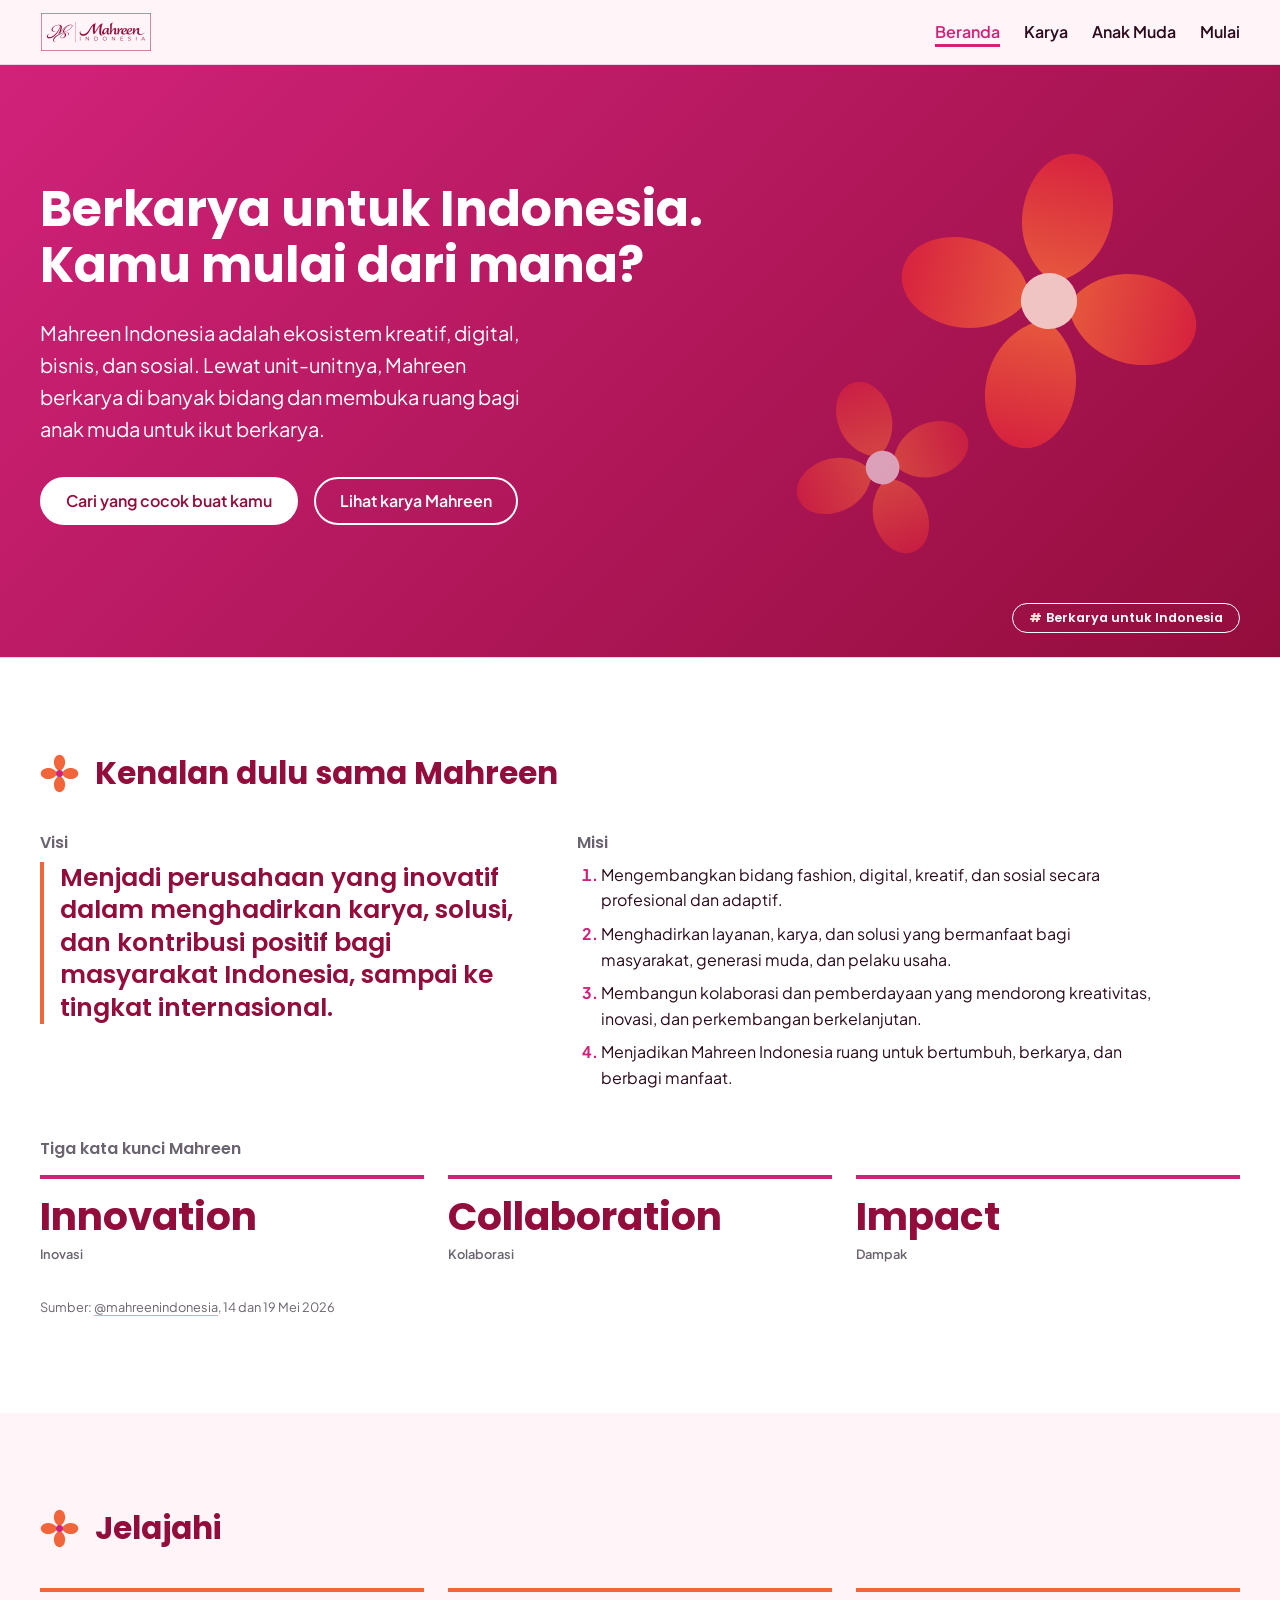
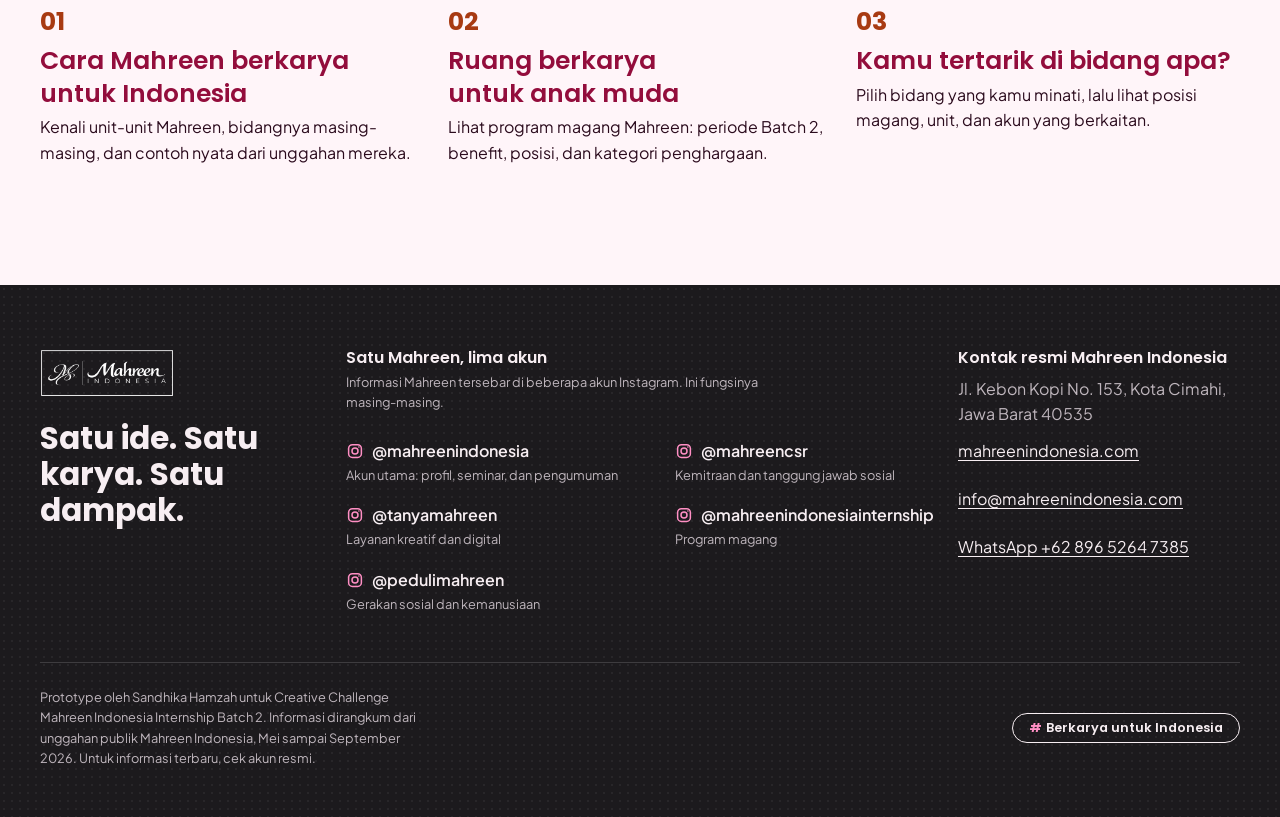
==== index.html @ 93e6b45c "fix: susun ulang footer desktop menjadi dua lapis Lapis atas berisi tiga kolom rata atas (merek, aku" ====
<!DOCTYPE html>
<html lang="id">
<head>
  <meta charset="utf-8">
  <meta name="viewport" content="width=device-width, initial-scale=1">
  <title>Mahreen untuk Anak Muda: Berkarya untuk Indonesia</title>
  <meta name="description" content="Kenalan dengan Mahreen Indonesia, ekosistem kreatif, digital, bisnis, dan sosial, lewat tema Berkarya untuk Indonesia.">
  <meta name="theme-color" content="#FFF5F9">
  <link rel="icon" href="assets/favicon.svg" type="image/svg+xml">

  <!--
    Open Graph untuk pratinjau tautan saat dibagikan. Setiap halaman punya judul dan
    deskripsi sendiri. Setelah deploy, ganti og:image dengan alamat lengkap (https://...)
    dan tambahkan og:url, karena sebagian platform tidak membaca alamat relatif.
  -->
  <meta property="og:type" content="website">
  <meta property="og:locale" content="id_ID">
  <meta property="og:site_name" content="Mahreen untuk Anak Muda">
  <meta property="og:title" content="Berkarya untuk Indonesia. Kamu mulai dari mana?">
  <meta property="og:description" content="Kenalan dengan Mahreen Indonesia, ekosistem kreatif, digital, bisnis, dan sosial, lewat tema Berkarya untuk Indonesia.">
  <meta property="og:image" content="assets/og-image.png">
  <meta property="og:image:width" content="1200">
  <meta property="og:image:height" content="630">
  <meta property="og:image:alt" content="Tulisan Berkarya untuk Indonesia dengan motif bunga empat kelopak berwarna oranye dan magenta.">
  <meta name="twitter:card" content="summary_large_image">

  <!--
    Font Google dimuat tanpa menahan tampilan halaman: file CSS-nya diunduh sebagai
    "preload", lalu dijadikan stylesheet begitu selesai. Sampai font siap, teks tampil
    dengan font sistem (display=swap). Blok noscript untuk browser tanpa JavaScript.
  -->
  <link rel="preconnect" href="https://fonts.googleapis.com">
  <link rel="preconnect" href="https://fonts.gstatic.com" crossorigin>
  <link rel="preload" as="style" href="https://fonts.googleapis.com/css2?family=Plus+Jakarta+Sans:wght@400;500;600&family=Poppins:wght@600;700&display=swap" onload="this.onload=null;this.rel='stylesheet'">
  <noscript><link rel="stylesheet" href="https://fonts.googleapis.com/css2?family=Plus+Jakarta+Sans:wght@400;500;600&family=Poppins:wght@600;700&display=swap"></noscript>

  <!--
    Penanda bahwa JavaScript berjalan. Dipasang paling awal supaya menu di HP langsung
    terlipat tanpa berkedip. Tanpa JavaScript, kelas ini tidak ada dan navigasi tampil lengkap.
  -->
  <script>document.documentElement.classList.add("js");</script>

  <link rel="stylesheet" href="css/tokens.css">
  <link rel="stylesheet" href="css/base.css">
  <link rel="stylesheet" href="css/components.css">

  <!--
    Script klasik (bukan module) dengan defer, dijalankan berurutan:
    data.js (objek MAHREEN) dulu, lalu main.js. main.js membaca data-page pada <body>
    untuk menentukan bagian mana yang dirender di halaman ini.
  -->
  <script src="js/data.js" defer></script>
  <script src="js/main.js" defer></script>
</head>
<body data-page="beranda">
  <a class="skip-link" href="#konten">Langsung ke konten</a>

  <!-- Sprite SVG: motif bunga empat kelopak dan ikon garis, dipakai ulang lewat <use> -->
  <svg class="svg-sprite" aria-hidden="true" focusable="false">
    <!--
      Gradasi kelopak untuk hero: oranye di pangkal ke merah di ujung. Satuan objectBoundingBox
      membuat setiap kelopak mendapat gradasinya sendiri, dari pangkal (bawah) ke ujung (atas).
    -->
    <linearGradient id="gradasi-kelopak" x1="0" y1="1" x2="0" y2="0">
      <stop offset="0" style="stop-color: var(--color-kelopak-pangkal)" />
      <stop offset="1" style="stop-color: var(--color-kelopak-ujung)" />
    </linearGradient>

    <symbol id="motif-bunga" viewBox="-50 -50 100 100">
      <g style="fill: var(--motif-kelopak, #F2653A)">
        <path d="M0 -6 C -22 -16 -16 -48 0 -48 C 16 -48 22 -16 0 -6 Z" />
        <path d="M0 -6 C -22 -16 -16 -48 0 -48 C 16 -48 22 -16 0 -6 Z" transform="rotate(90)" />
        <path d="M0 -6 C -22 -16 -16 -48 0 -48 C 16 -48 22 -16 0 -6 Z" transform="rotate(180)" />
        <path d="M0 -6 C -22 -16 -16 -48 0 -48 C 16 -48 22 -16 0 -6 Z" transform="rotate(270)" />
      </g>
      <circle r="9" style="fill: var(--motif-tengah, #D1227A)" />
    </symbol>

    <!-- Ikon garis: viewBox 24, stroke 2, ujung membulat. -->
    <symbol id="ikon-instagram" viewBox="0 0 24 24" fill="none" stroke="currentColor" stroke-width="2" stroke-linecap="round" stroke-linejoin="round">
      <rect x="3.5" y="3.5" width="17" height="17" rx="5" />
      <circle cx="12" cy="12" r="4" />
      <path d="M17.2 6.8h.01" />
    </symbol>
    <symbol id="ikon-menu" viewBox="0 0 24 24" fill="none" stroke="currentColor" stroke-width="2" stroke-linecap="round" stroke-linejoin="round">
      <path d="M4 7h16M4 12h16M4 17h16" />
    </symbol>
  </svg>

  <header class="site-header">
    <div class="container site-header__inner">
      <!-- Logo resmi versi crimson untuk latar terang -->
      <a class="wordmark" href="index.html">
        <img class="wordmark__logo" src="assets/logo/mahreen-crimson.png" alt="Mahreen Indonesia" width="112" height="40">
      </a>
      <!--
        Tombol Menu hanya dipakai di layar di bawah 480px. Tombol ini disembunyikan (hidden)
        sampai main.js berjalan, jadi tanpa JavaScript navigasi tetap tampil lengkap.
      -->
      <button class="menu-tombol" type="button" aria-expanded="false" aria-controls="navigasi-utama" hidden>
        <svg class="ikon" aria-hidden="true" focusable="false"><use href="#ikon-menu" /></svg>
        Menu
      </button>
      <nav class="site-nav" id="navigasi-utama" aria-label="Navigasi utama">
        <ul class="site-nav__list" role="list">
          <li><a class="site-nav__link" href="index.html" aria-current="page">Beranda</a></li>
          <li><a class="site-nav__link" href="karya.html">Karya</a></li>
          <li><a class="site-nav__link" href="anak-muda.html">Anak Muda</a></li>
          <li><a class="site-nav__link" href="mulai.html">Mulai</a></li>
        </ul>
      </nav>
    </div>
  </header>

  <main id="konten">
    <section class="hero" aria-labelledby="hero-judul">
      <div class="container grid hero__inner">
        <div class="hero__teks">
          <h1 id="hero-judul" class="hero__judul">
            <span class="hero__tema">Berkarya untuk Indonesia.</span>
            <span class="hero__sorot">Kamu mulai dari mana?</span>
          </h1>
          <p class="hero__sub">
            Mahreen Indonesia adalah ekosistem kreatif, digital, bisnis, dan sosial. Lewat unit-unitnya,
            Mahreen berkarya di banyak bidang dan membuka ruang bagi anak muda untuk ikut berkarya.
          </p>
          <div class="hero__aksi">
            <a class="btn btn--primary" href="mulai.html">Cari yang cocok buat kamu</a>
            <a class="btn btn--secondary" href="karya.html">Lihat karya Mahreen</a>
          </div>
        </div>

        <!--
          Penanda tema di pojok kanan bawah, seperti di postingan Mahreen.
          Disembunyikan dari pembaca layar karena judul hero sudah menyebut tema yang sama.
        -->
        <p class="tagar tagar--hero" aria-hidden="true"><span class="tagar__pagar">#</span> Berkarya untuk Indonesia</p>

        <div class="hero__motif" aria-hidden="true">
          <svg class="hero__bunga hero__bunga--besar"><use href="#motif-bunga" /></svg>
          <svg class="hero__bunga hero__bunga--kecil"><use href="#motif-bunga" /></svg>
        </div>
      </div>
    </section>

    <!-- Visi, misi, tiga kata kunci, dan sumber dirender js/main.js dari MAHREEN.profil -->
    <section class="section kenalan" aria-labelledby="kenalan-judul">
      <div class="container">
        <h2 id="kenalan-judul" class="section__judul">
          <svg class="section__penanda" aria-hidden="true" focusable="false"><use href="#motif-bunga" /></svg>
          Kenalan dulu sama Mahreen
        </h2>
        <div class="kenalan__isi" id="kenalan-isi"></div>
      </div>
    </section>

    <!--
      Jelajahi: tiga tautan ke halaman berikutnya, urut sesuai alur cerita.
      Nomor 01 sampai 03 menegaskan urutan itu (continuity).
    -->
    <section class="section jelajahi" aria-labelledby="jelajahi-judul">
      <div class="container">
        <h2 id="jelajahi-judul" class="section__judul">
          <svg class="section__penanda" aria-hidden="true" focusable="false"><use href="#motif-bunga" /></svg>
          Jelajahi
        </h2>
        <ol class="jelajahi__list" role="list">
          <li class="jelajahi__item">
            <span class="jelajahi__nomor" aria-hidden="true">01</span>
            <h3 class="jelajahi__judul"><a href="karya.html">Cara Mahreen berkarya untuk Indonesia</a></h3>
            <p class="jelajahi__teks">Kenali unit-unit Mahreen, bidangnya masing-masing, dan contoh nyata dari unggahan mereka.</p>
          </li>
          <li class="jelajahi__item">
            <span class="jelajahi__nomor" aria-hidden="true">02</span>
            <h3 class="jelajahi__judul"><a href="anak-muda.html">Ruang berkarya untuk anak muda</a></h3>
            <p class="jelajahi__teks">Lihat program magang Mahreen: periode Batch 2, benefit, posisi, dan kategori penghargaan.</p>
          </li>
          <li class="jelajahi__item">
            <span class="jelajahi__nomor" aria-hidden="true">03</span>
            <h3 class="jelajahi__judul"><a href="mulai.html">Kamu tertarik di bidang apa?</a></h3>
            <p class="jelajahi__teks">Pilih bidang yang kamu minati, lalu lihat posisi magang, unit, dan akun yang berkaitan.</p>
          </li>
        </ol>
      </div>
    </section>

    <!--
      Beranda tidak memakai blok Lanjut: bagian Jelajahi di atas sudah menautkan
      ketiga halaman lain, termasuk halaman berikutnya (Karya) sebagai nomor 01.
    -->
  </main>

  <footer class="site-footer">
    <div class="container">
      <!--
        Lapis atas: tiga kolom rata atas (merek, akun, kontak).
        Kolom yang lebih pendek dibiarkan pendek, ruang di bawahnya tidak diisi.
      -->
      <div class="site-footer__atas">
        <div class="site-footer__kolom site-footer__kolom--merek">
          <!-- Logo resmi versi putih untuk latar gelap -->
          <img class="site-footer__logo" src="assets/logo/mahreen-putih.png" alt="Mahreen Indonesia" width="135" height="48" loading="lazy">
          <p class="site-footer__tagline">Satu ide. Satu karya. Satu dampak.</p>
        </div>

        <div class="site-footer__kolom site-footer__kolom--akun">
          <h2 class="site-footer__judul">Satu Mahreen, lima akun</h2>
          <p class="site-footer__intro">Informasi Mahreen tersebar di beberapa akun Instagram. Ini fungsinya masing-masing.</p>
          <!-- Diisi dari MAHREEN.akun -->
          <ul class="akun__list" id="akun-list" role="list"></ul>
        </div>

        <div class="site-footer__kolom site-footer__kolom--kontak">
          <h2 class="site-footer__judul">Kontak resmi Mahreen Indonesia</h2>
          <!-- Diisi dari MAHREEN.kontak -->
          <address class="site-footer__alamat" id="kontak"></address>
        </div>
      </div>

      <!-- Lapis bawah: catatan prototype di kiri, penanda tema di kanan, dipisah garis tipis -->
      <div class="site-footer__bawah">
        <p class="site-footer__catatan">
          Prototype oleh Sandhika Hamzah untuk Creative Challenge Mahreen Indonesia Internship Batch 2.
          Informasi dirangkum dari unggahan publik Mahreen Indonesia, Mei sampai September 2026.
          Untuk informasi terbaru, cek akun resmi.
        </p>

        <!-- Penanda tema di pojok kanan bawah, seperti di postingan Mahreen -->
        <p class="tagar tagar--footer"><span class="tagar__pagar" aria-hidden="true">#</span> Berkarya untuk Indonesia</p>
      </div>
    </div>
  </footer>

</body>
</html>
---- css/tokens.css ----
/*
 * Design tokens Mahreen untuk Anak Muda.
 * Semua nilai visual (warna, huruf, jarak, gerak) diatur di sini.
 * Komponen lain cukup memakai var(--nama-token), jadi mengganti warna
 * dari hasil color picker template Canva cukup dilakukan di file ini.
 */

:root {
  /* ---------- Warna merek (perkiraan, akan diganti dari template Canva) ---------- */
  --color-primary: #D1227A;    /* tombol, aksen, pilihan aktif */
  --color-secondary: #930D3C;  /* judul dan teks penting */
  --color-accent: #F2653A;     /* motif dekoratif, sorotan kecil */
  --color-bg: #FFF5F9;         /* latar utama */
  --color-ink: #2B0B1D;        /* teks utama */
  --color-neutral: #6B6470;    /* teks sekunder, keterangan sumber */
  --color-dark: #1C1A1D;       /* footer */

  /* ---------- Warna turunan ---------- */
  --color-surface: #FFFFFF;          /* latar kartu atau panel di atas --color-bg */
  --color-primary-soft: #FCE4EF;     /* tint pink untuk latar ringan, bukan untuk teks magenta */
  --color-accent-soft: #FDE3D8;      /* tint oranye untuk latar motif */
  --color-accent-strong: #A83A12;    /* oranye gelap, dipakai kalau oranye harus jadi teks */
  --color-line: #EBD5DF;             /* garis pemisah */
  --color-line-strong: #D9A9BF;      /* garis bawah tautan di teks kecil (sumber) */
  --color-on-primary: #FFFFFF;       /* teks di atas magenta */
  --color-on-accent: var(--color-ink); /* teks di atas oranye (putih kurang kontras) */
  --color-on-dark: #F7EEF2;          /* teks di footer */
  --color-on-dark-muted: #BFB6BD;    /* teks sekunder di footer */
  --color-focus: var(--color-primary);
  --color-focus-on-dark: #FF8FC4;

  /* ---------- Warna peran ---------- */
  /* Pilihan aktif di halaman Mulai: magenta penuh dengan teks putih (kontras 4,98:1) */
  --color-selected-bg: var(--color-primary);
  --color-selected-text: var(--color-on-primary);
  /* Latar area yang perlu dipisahkan dari sekitarnya (common region), misalnya panel di halaman Mulai */
  --color-region: var(--color-surface);
  /* Penanda halaman aktif di navigasi (selain aria-current="page") */
  --color-current: var(--color-primary);

  /* ---------- Gradasi kampanye (hero Beranda) ---------- */
  /*
   * Magenta ke crimson seperti template kampanye Mahreen. Teks di atasnya selalu putih:
   * kontras 4,98:1 di titik paling terang (magenta) sampai 8,89:1 di titik paling gelap.
   */
  --gradasi-kampanye: linear-gradient(135deg, var(--color-primary) 0%, var(--color-secondary) 100%);
  --color-on-gradasi: #FFFFFF;
  /* Ujung kelopak: oranye di pangkal ke merah di ujung (dekoratif, bukan untuk teks) */
  --color-kelopak-pangkal: var(--color-accent);
  --color-kelopak-ujung: #E0263C;

  /* ---------- Tipografi ---------- */
  --font-heading: "Poppins", system-ui, -apple-system, "Segoe UI", sans-serif;
  --font-body: "Plus Jakarta Sans", system-ui, -apple-system, "Segoe UI", sans-serif;

  /* Skala kelipatan 1,25 dengan dasar 16px */
  --fs--1: 0.8rem;      /* 12.8px: keterangan sumber, padanan kata, teks kecil */
  --fs-0: 1rem;         /* 16px: teks baca */
  --fs-1: 1.25rem;      /* 20px: pengantar bagian, judul blok kecil */
  --fs-2: 1.5625rem;    /* 25px: nama unit */
  --fs-3: 1.953rem;     /* 31.25px: judul bagian, judul halaman di HP */
  --fs-4: 2.441rem;     /* 39px: judul hero di HP, judul halaman di desktop, tiga kata kunci Mahreen */
  --fs-5: 3.052rem;     /* 48.8px: judul hero di desktop */

  --fw-regular: 400;
  --fw-medium: 500;
  --fw-semibold: 600;
  --fw-bold: 700;

  --lh-tight: 1.15;     /* judul besar */
  --lh-snug: 1.3;       /* judul kecil */
  --lh-body: 1.6;       /* teks baca */

  /*
   * Panjang baris ideal 45 sampai 75 karakter. Satuan ch mengikuti lebar angka "0",
   * yang lebih lebar dari rata-rata huruf: di Plus Jakarta Sans, 1ch memuat sekitar
   * 1,5 karakter teks biasa. Jadi 46ch sekitar 70 karakter, dan 34ch sekitar 50 karakter.
   */
  --measure: 46ch;
  --measure-narrow: 34ch;

  /* ---------- Jarak (kelipatan 8px) ---------- */
  --space-1: 0.5rem;    /* 8px */
  --space-2: 1rem;      /* 16px */
  --space-3: 1.5rem;    /* 24px */
  --space-4: 2rem;      /* 32px */
  --space-5: 2.5rem;    /* 40px */
  --space-6: 3rem;      /* 48px */
  --space-8: 4rem;      /* 64px */
  --space-10: 5rem;     /* 80px */
  --space-12: 6rem;     /* 96px */

  /* ---------- Grid ---------- */
  --grid-columns: 4;          /* HP */
  --grid-gutter: var(--space-2);
  --page-padding: var(--space-2);
  --container-max: 75rem;     /* 1200px */

  /* ---------- Ukuran interaksi ---------- */
  --touch-target: 3rem;       /* 48px, di atas batas minimal 44px dan tetap kelipatan 8 */
  --focus-ring-width: 3px;
  --focus-ring-offset: 3px;

  /* ---------- Bentuk ---------- */
  --radius-sm: 0.5rem;        /* 8px */
  --radius-md: 1rem;          /* 16px */
  --radius-lg: 1.5rem;        /* 24px */
  --radius-pill: 999px;
  --border-thin: 1px;
  --border-strong: 2px;

  /* ---------- Gerak (hanya untuk respons aksi pengguna) ---------- */
  --duration-fast: 150ms;
  --duration-base: 250ms;
  --ease-out: cubic-bezier(0.2, 0.7, 0.2, 1);

  /* ---------- Lapisan ---------- */
  --z-atas: 100;              /* skip link */
}

/* Grid 12 kolom mulai lebar tablet besar dan desktop */
@media (min-width: 64em) {
  :root {
    --grid-columns: 12;
    --grid-gutter: var(--space-3);
    --page-padding: var(--space-4);
  }
}

/* Matikan semua durasi gerak kalau pengguna meminta gerak minimal */
@media (prefers-reduced-motion: reduce) {
  :root {
    --duration-fast: 0ms;
    --duration-base: 0ms;
  }
}
---- css/base.css ----
/*
 * Base styles: reset ringan, tipografi dasar, tata letak dasar,
 * fokus keyboard, dan penghormatan pada prefers-reduced-motion.
 * Semua nilai diambil dari css/tokens.css.
 */

/* ---------- Reset ringan ---------- */
*,
*::before,
*::after {
  box-sizing: border-box;
}

* {
  margin: 0;
}

html {
  -webkit-text-size-adjust: 100%;
  text-size-adjust: 100%;
}

body {
  min-height: 100vh;
  background-color: var(--color-bg);
  color: var(--color-ink);
  font-family: var(--font-body);
  font-size: var(--fs-0);
  font-weight: var(--fw-regular);
  line-height: var(--lh-body);
  -webkit-font-smoothing: antialiased;
}

img,
svg,
picture,
video {
  display: block;
  max-width: 100%;
}

input,
button,
select,
textarea {
  font: inherit;
  color: inherit;
}

button {
  cursor: pointer;
}

ul[role="list"],
ol[role="list"] {
  list-style: none;
  padding: 0;
}

/* ---------- Tipografi ---------- */
h1,
h2,
h3,
h4 {
  font-family: var(--font-heading);
  font-weight: var(--fw-bold);
  color: var(--color-secondary);
  line-height: var(--lh-snug);
  text-wrap: balance;
}

h1 {
  font-size: var(--fs-4);
  line-height: var(--lh-tight);
}

h2 {
  font-size: var(--fs-3);
  line-height: var(--lh-tight);
}

h3 {
  font-size: var(--fs-1);
  font-weight: var(--fw-semibold);
}

p,
li {
  max-width: var(--measure);
  text-wrap: pretty;
}

a {
  color: var(--color-primary);
  text-decoration-thickness: 1px;
  text-underline-offset: 0.2em;
}

a:hover {
  text-decoration-thickness: 2px;
}

strong {
  font-weight: var(--fw-semibold);
}

::selection {
  background-color: var(--color-primary);
  color: var(--color-on-primary);
}

@media (min-width: 64em) {
  h1 {
    font-size: var(--fs-5);
  }
}

/* ---------- Fokus keyboard ---------- */
/* :focus-visible hanya muncul saat navigasi keyboard, tidak saat klik mouse */
:focus-visible {
  outline: var(--focus-ring-width) solid var(--color-focus);
  outline-offset: var(--focus-ring-offset);
  border-radius: 2px;
}

/* ---------- Tata letak dasar ---------- */
.container {
  width: 100%;
  max-width: calc(var(--container-max) + var(--page-padding) * 2);
  margin-inline: auto;
  padding-inline: var(--page-padding);
}

/* Grid 4 kolom di HP, 12 kolom di desktop (lihat --grid-columns) */
.grid {
  display: grid;
  grid-template-columns: repeat(var(--grid-columns), minmax(0, 1fr));
  column-gap: var(--grid-gutter);
}

.section {
  padding-block: var(--space-8);
}

@media (min-width: 64em) {
  .section {
    padding-block: var(--space-12);
  }
}

/* Elemen dengan atribut hidden selalu tersembunyi, walaupun kelasnya punya display lain.
   Dipakai misalnya untuk tombol Menu sebelum JavaScript berjalan. */
[hidden] {
  display: none !important;
}

/* ---------- Utilitas aksesibilitas ---------- */
/* Tersembunyi secara visual tapi tetap dibaca screen reader */
.visually-hidden {
  position: absolute !important;
  width: 1px;
  height: 1px;
  padding: 0;
  margin: -1px;
  overflow: hidden;
  clip: rect(0 0 0 0);
  white-space: nowrap;
  border: 0;
}

/* Tautan lompat ke konten, muncul saat mendapat fokus keyboard */
.skip-link {
  display: inline-flex;
  align-items: center;
  min-height: var(--touch-target);
  position: absolute;
  top: var(--space-1);
  left: var(--space-1);
  z-index: var(--z-atas);
  padding: var(--space-1) var(--space-2);
  background-color: var(--color-secondary);
  color: var(--color-on-primary);
  font-weight: var(--fw-semibold);
  border-radius: var(--radius-sm);
  transform: translateY(-200%);
}

.skip-link:focus {
  transform: translateY(0);
}

/* ---------- Mencegah pergeseran tata letak ---------- */
/*
 * Di halaman Karya, Anak Muda, dan Mulai, isi utama dirender main.js sesaat setelah
 * halaman tampil. Tanpa aturan ini, tautan Lanjut dan footer yang sudah terlihat akan
 * terdorong ke bawah (layout shift). Jadi keduanya disembunyikan (tetap memakan tempat)
 * sampai main.js memasang kelas "siap" pada <body>.
 * Pengaman: kalau JavaScript gagal di tengah jalan, animasi cadangan tetap menampilkan
 * keduanya setelah 2 detik. Tanpa JavaScript sama sekali, kelas "js" tidak ada dan
 * aturan ini tidak berlaku.
 */
.js body:not(.siap) .lanjut,
.js body:not(.siap) .site-footer {
  visibility: hidden;
  animation: tampil-cadangan 0s 2s forwards;
}

@keyframes tampil-cadangan {
  to {
    visibility: visible;
  }
}

/* ---------- Gerak ---------- */
@media (prefers-reduced-motion: no-preference) {
  html {
    scroll-behavior: smooth;
  }
}

/* Jaring pengaman: hentikan animasi dan transisi apa pun kalau pengguna meminta gerak minimal */
@media (prefers-reduced-motion: reduce) {
  *,
  *::before,
  *::after {
    animation-duration: 0.01ms !important;
    animation-iteration-count: 1 !important;
    transition-duration: 0.01ms !important;
    scroll-behavior: auto !important;
  }
}
---- css/components.css ----
/*
 * Komponen halaman Mahreen untuk Anak Muda.
 * Urutan: sprite SVG dan ikon, tombol, keterangan sumber, bagian halaman,
 * header dan menu, hero, Kenalan, Jelajahi, Karya, Anak Muda, Mulai, tautan Lanjut, footer.
 */

/* ---------- Sprite SVG (hanya wadah <symbol>, tidak tampil) ---------- */
.svg-sprite {
  position: absolute;
  width: 0;
  height: 0;
  overflow: hidden;
}

/* ---------- Ikon garis ---------- */
.ikon {
  width: 1.25rem;
  height: 1.25rem;
  flex-shrink: 0;
}

.ikon--kecil {
  width: 1.125rem;
  height: 1.125rem;
}

/* ---------- Tombol ---------- */
.btn {
  display: inline-flex;
  align-items: center;
  justify-content: center;
  min-height: var(--touch-target);
  padding: 0 var(--space-3);
  border: var(--border-strong) solid transparent;
  border-radius: var(--radius-pill);
  font-family: var(--font-body);
  font-size: var(--fs-0);
  font-weight: var(--fw-semibold);
  line-height: var(--lh-snug);
  text-align: center;
  text-decoration: none;
  transition:
    background-color var(--duration-fast) var(--ease-out),
    border-color var(--duration-fast) var(--ease-out),
    color var(--duration-fast) var(--ease-out);
}

/* Aksi utama: magenta penuh, paling menonjol */
.btn--primary {
  background-color: var(--color-primary);
  border-color: var(--color-primary);
  color: var(--color-on-primary);
}

.btn--primary:hover {
  background-color: var(--color-secondary);
  border-color: var(--color-secondary);
}

/* Aksi kedua: garis tepi, jelas lebih ringan dari tombol utama */
.btn--secondary {
  background-color: transparent;
  border-color: var(--color-secondary);
  color: var(--color-secondary);
}

.btn--secondary:hover {
  background-color: var(--color-primary-soft);
}

/* Tombol dengan ikon di depan teks, misalnya ajakan ikuti akun */
.btn--ikon {
  gap: var(--space-1);
  padding-inline: var(--space-2) var(--space-3);
  justify-content: flex-start;
  text-align: left;
  overflow-wrap: anywhere; /* nama akun panjang boleh dipatah supaya tidak melebihi layar HP */
}

/* ---------- Keterangan sumber (kecil, abu-abu, dengan tautan ke unggahan) ---------- */
.sumber {
  font-size: var(--fs--1);
  color: var(--color-neutral);
  overflow-wrap: anywhere; /* label sumber bisa berisi nama akun panjang */
}

/*
 * Tautan di teks kecil diberi padding atas dan bawah supaya area sentuhnya
 * mendekati 48px. Pada elemen inline, padding ini tidak mengubah jarak antarbaris.
 */
.sumber a {
  padding-block: 0.9375rem; /* 15px atas dan bawah, total area sentuh sekitar 45px */
  color: inherit;
  /* Hanya nama akun yang jadi tautan, dengan garis tipis berwarna lembut */
  text-decoration-color: var(--color-line-strong);
}

.sumber a:hover,
.sumber a:focus-visible {
  color: var(--color-secondary);
  text-decoration-color: currentColor;
}

/* ---------- Logo unit (versi crimson di latar terang) ---------- */
/*
 * Logo unit berbentuk tegak (lebar sekitar setengah tinggi). Kotaknya berukuran tetap,
 * jadi judul di sebelahnya tidak bergeser saat gambar selesai dimuat.
 */
.logo {
  flex-shrink: 0;
  width: 3.5rem; /* 56px */
  height: 6rem;  /* 96px, cukup supaya tulisan di dalam logo masih terbaca */
  object-fit: contain;
}

/* ---------- Tautan akun Instagram (ikon + nama akun) ---------- */
.tautan-akun {
  display: inline-flex;
  align-items: center;
  gap: var(--space-1);
  min-height: var(--touch-target);
  font-weight: var(--fw-semibold);
  color: var(--color-secondary);
  overflow-wrap: anywhere;
}

.tautan-akun .ikon {
  color: var(--color-primary);
}

.tautan-akun:hover {
  color: var(--color-primary);
}

/* ---------- Bagian halaman ---------- */
/*
 * Continuity: judul bagian dan judul halaman diberi motif bunga kecil yang sama
 * di depannya, sebagai penanda alur cerita di keempat halaman.
 */
.section__judul {
  display: flex;
  align-items: center;
  gap: var(--space-2);
}

.section__penanda {
  --motif-kelopak: var(--color-accent);
  --motif-tengah: var(--color-primary);
  width: 1.25em;
  height: 1.25em;
  flex-shrink: 0;
  overflow: visible;
}

/*
 * Judul halaman (h1) di Karya, Anak Muda, dan Mulai. Ukurannya selevel judul bagian,
 * bukan sebesar judul hero di Beranda, karena halaman ini adalah lanjutan alur cerita.
 */
.halaman__judul {
  font-size: var(--fs-3);
  line-height: var(--lh-tight);
}

@media (min-width: 64em) {
  .halaman__judul {
    font-size: var(--fs-4);
  }
}

/*
 * Di halaman Karya, Anak Muda, dan Mulai, bagian pertama langsung berisi judul halaman.
 * Jarak atasnya dibuat lebih kecil dari bagian biasa supaya judul tidak terlalu jauh dari header.
 */
main > .section:first-child {
  padding-top: var(--space-5);
}

@media (min-width: 64em) {
  main > .section:first-child {
    padding-top: var(--space-8);
  }
}

/* Pengantar di bawah judul: satu pesan utama, sedikit lebih besar dari teks baca */
.section__pengantar {
  margin-top: var(--space-2);
  max-width: var(--measure-narrow);
  font-size: var(--fs-1);
  line-height: var(--lh-body);
}

/* ---------- Header ---------- */
.site-header {
  border-bottom: var(--border-thin) solid var(--color-line);
}

.site-header__inner {
  display: flex;
  flex-wrap: wrap; /* di HP navigasi turun ke baris kedua kalau tidak muat */
  align-items: center;
  justify-content: space-between;
  column-gap: var(--space-2); /* rapat supaya wordmark dan tombol Menu muat sebaris di 360px */
  padding-block: var(--space-1);
}

.wordmark {
  display: inline-flex;
  align-items: center;
  gap: 0.3em;
  min-height: var(--touch-target);
  font-family: var(--font-heading);
  font-size: var(--fs-1);
  line-height: var(--lh-snug);
  color: var(--color-secondary);
  text-decoration: none;
}

/* Logo resmi versi crimson (assets/logo/mahreen-crimson.png) */
.wordmark__logo {
  display: block;
  width: auto;
  height: 2.5rem; /* 40px */
}

/*
 * HP: navigasi turun ke baris kedua dan dibagi rata selebar layar,
 * supaya empat tautan muat tanpa ada yang pecah jadi dua baris.
 */
.site-nav {
  flex-basis: 100%;
}

.site-nav__list {
  display: flex;
  justify-content: space-between;
  /* geser ke kiri dan kanan supaya teks tautan tepi sejajar dengan tepi konten */
  margin-inline: calc(var(--space-1) * -1);
}

.site-nav__link {
  display: inline-flex;
  align-items: center;
  min-height: var(--touch-target);
  padding-inline: var(--space-1);
  font-weight: var(--fw-semibold);
  color: var(--color-ink);
  text-decoration: none;
  white-space: nowrap;
  border-radius: var(--radius-sm);
  transition: color var(--duration-fast) var(--ease-out);
}

.site-nav__link:hover {
  color: var(--color-primary);
  text-decoration: underline;
  text-decoration-thickness: 2px;
}

/* Halaman aktif: warna magenta dan garis bawah tebal, selain aria-current="page" untuk pembaca layar */
.site-nav__link[aria-current="page"] {
  color: var(--color-current);
  text-decoration: underline;
  text-decoration-thickness: 3px;
  text-underline-offset: 0.35em;
}

@media (min-width: 40em) {
  .site-nav {
    flex-basis: auto;
  }

  .site-nav__list {
    gap: var(--space-1);
    margin-inline: 0 calc(var(--space-1) * -1);
  }
}

/*
 * Menu di HP (di bawah 480px), hanya kalau JavaScript berjalan (kelas "js" pada <html>).
 * Navigasi dilipat di balik tombol Menu, lalu tampil sebagai daftar bertumpuk saat dibuka.
 */
.menu-tombol {
  display: inline-flex;
  align-items: center;
  gap: var(--space-1);
  min-height: var(--touch-target);
  padding: 0 var(--space-2);
  background-color: var(--color-surface);
  border: var(--border-strong) solid var(--color-secondary);
  border-radius: var(--radius-pill);
  font-weight: var(--fw-semibold);
  color: var(--color-secondary);
}

.menu-tombol[aria-expanded="true"] {
  background-color: var(--color-secondary);
  color: var(--color-on-primary);
}

@media (max-width: 29.99em) {
  .js .site-nav {
    display: none;
  }

  .js .site-nav--terbuka {
    display: block;
    animation: menu-buka var(--duration-base) var(--ease-out);
  }

  .js .site-nav__list {
    flex-direction: column;
    margin: var(--space-1) 0 var(--space-1);
    border-top: var(--border-thin) solid var(--color-line);
  }

  .js .site-nav__link {
    width: 100%;
    padding-inline: 0;
    border-bottom: var(--border-thin) solid var(--color-line);
    border-radius: 0;
  }
}

/* Di 480px ke atas navigasi selalu tampil, tombol Menu tidak dipakai */
@media (min-width: 30em) {
  .menu-tombol {
    display: none;
  }
}

@keyframes menu-buka {
  from {
    opacity: 0;
    transform: translateY(-0.25rem);
  }
  to {
    opacity: 1;
    transform: none;
  }
}

/* ---------- Hero (pola baca Z) ---------- */
/*
 * HP: motif kecil di kanan atas, lalu judul, subjudul, dan tombol.
 * Tablet (768px): teks di kolom 1 sampai 3, motif di kolom 4 (grid 4 kolom).
 * Desktop: teks di kolom 1 sampai 7, motif di kolom 8 sampai 12 (grid 12 kolom).
 * Mata bergerak dari judul (kiri atas) ke motif (kanan atas),
 * turun menyilang lewat subjudul, lalu berhenti di tombol (kiri bawah).
 */
/*
 * Latar gradasi magenta ke crimson (token --gradasi-kampanye), semua teks putih.
 * Tombol dan garis fokus disesuaikan supaya tetap kontras di atas gradasi.
 */
.hero {
  position: relative;
  overflow: hidden;
  padding-block: var(--space-4) var(--space-8);
  background: var(--gradasi-kampanye);
  color: var(--color-on-gradasi);
}

.hero :focus-visible {
  outline-color: var(--color-on-gradasi);
}

.hero__inner {
  row-gap: var(--space-1);
  align-items: center;
}

.hero__teks {
  grid-column: 1 / -1;
}

/* Judul dua baris: tema sebagai benang merah, lalu pertanyaan untuk pembaca */
.hero__judul {
  max-width: 18ch;
  color: var(--color-on-gradasi);
}

.hero__tema,
.hero__sorot {
  display: block;
}

/* Kalimat kedua tetap putih: warna lain di bawah 4,5:1 di titik terang gradasi */
.hero__sorot {
  color: var(--color-on-gradasi);
}

.hero__sub {
  margin-top: var(--space-3);
  max-width: var(--measure-narrow);
  font-size: var(--fs-1);
  line-height: var(--lh-body);
  color: var(--color-on-gradasi);
}

/* Tombol di atas gradasi: utama putih dengan teks crimson (8,89:1), kedua bergaris putih (min. 4,98:1) */
.hero .btn--primary {
  background-color: var(--color-on-gradasi);
  border-color: var(--color-on-gradasi);
  color: var(--color-secondary);
}

.hero .btn--primary:hover {
  background-color: var(--color-primary-soft);
  border-color: var(--color-primary-soft);
}

.hero .btn--secondary {
  border-color: var(--color-on-gradasi);
  color: var(--color-on-gradasi);
}

.hero .btn--secondary:hover {
  background-color: rgb(255 255 255 / 0.15);
}

.hero__aksi {
  display: flex;
  flex-wrap: wrap;
  gap: var(--space-2);
  margin-top: var(--space-4);
}

/* Motif dekoratif: dua bunga yang saling tumpang tindih */
.hero__motif {
  grid-column: 1 / -1;
  order: -1; /* di HP tampil di atas teks */
  justify-self: end;
  position: relative;
  width: 5rem; /* kecil di HP supaya tombol hero tetap terlihat di layar pertama */
  aspect-ratio: 1;
}

.hero__bunga {
  position: absolute;
  overflow: visible; /* ujung kelopak tidak terpotong saat bunga diputar */
}

/* Kelopak semi transparan dengan gradasi oranye ke merah (lihat #gradasi-kelopak di index.html) */
.hero__bunga--besar {
  --motif-kelopak: url(#gradasi-kelopak);
  --motif-tengah: var(--color-accent-soft);
  opacity: 0.85;
  inset: 0 0 auto auto;
  width: 75%;
  height: 75%;
  transform: rotate(12deg);
}

.hero__bunga--kecil {
  --motif-kelopak: url(#gradasi-kelopak);
  --motif-tengah: var(--color-on-gradasi);
  opacity: 0.6;
  inset: auto auto 0 0;
  width: 45%;
  height: 45%;
  transform: rotate(-20deg);
}

@media (min-width: 48em) {
  .hero {
    padding-block: var(--space-8) var(--space-10);
  }

  /* Lebar judul cukup dibatasi kolom grid, supaya tema dan pertanyaan masing-masing satu baris */
  .hero__judul {
    max-width: none;
  }

  .hero__teks {
    grid-column: 1 / span 3;
  }

  .hero__motif {
    grid-column: 4 / -1;
    order: 0;
    align-self: start;
    justify-self: center;
    width: 100%;
    max-width: 26rem;
  }
}

@media (min-width: 64em) {
  .hero {
    padding-block: var(--space-10) var(--space-12);
  }

  .hero__teks {
    grid-column: 1 / span 7;
  }

  .hero__motif {
    grid-column: 8 / -1;
  }
}

/* ---------- Kenalan ---------- */
.kenalan {
  background-color: var(--color-surface);
  border-top: var(--border-thin) solid var(--color-line);
}

.kenalan__isi {
  margin-top: var(--space-5);
}

.kenalan__visi-misi {
  display: grid;
  gap: var(--space-5);
}

/* Label kecil di atas tiap kelompok: bukan huruf kapital semua */
.kenalan__label {
  font-size: var(--fs-0);
  font-weight: var(--fw-semibold);
  color: var(--color-neutral);
}

/* Visi sebagai kutipan: lebih besar dari teks biasa, dengan garis oranye di kiri */
.kenalan__visi-teks {
  margin-top: var(--space-1);
  padding-left: var(--space-2);
  border-left: 4px solid var(--color-accent);
  font-family: var(--font-heading);
  font-size: var(--fs-1);
  font-weight: var(--fw-semibold);
  line-height: var(--lh-snug);
  color: var(--color-secondary);
}

.kenalan__misi-list {
  margin-top: var(--space-1);
  padding-left: var(--space-3);
}

.kenalan__misi-list li + li {
  margin-top: var(--space-1);
}

.kenalan__misi-list li::marker {
  font-weight: var(--fw-bold);
  color: var(--color-primary);
}

.kenalan__nilai {
  margin-top: var(--space-6);
}

/* Tiga kata kunci ditampilkan besar, dengan padanan bahasa Indonesia kecil di bawahnya */
.nilai {
  display: grid;
  gap: var(--space-3);
  margin-top: var(--space-2);
}

.nilai__item {
  display: flex;
  flex-direction: column;
  padding-top: var(--space-2);
  border-top: 4px solid var(--color-primary);
}

.nilai__en {
  font-family: var(--font-heading);
  font-size: var(--fs-3);
  font-weight: var(--fw-bold);
  line-height: var(--lh-tight);
  color: var(--color-secondary);
}

.nilai__id {
  margin-top: 0.25rem;
  font-size: var(--fs--1);
  font-weight: var(--fw-semibold);
  color: var(--color-neutral);
}

.kenalan__sumber {
  margin-top: var(--space-4);
}

@media (min-width: 48em) {
  .nilai {
    grid-template-columns: repeat(3, minmax(0, 1fr));
  }
}

@media (min-width: 64em) {
  .kenalan__visi-misi {
    grid-template-columns: 5fr 7fr;
    column-gap: var(--space-8);
  }

  .kenalan__visi-teks {
    font-size: var(--fs-2);
  }

  .nilai__en {
    font-size: var(--fs-4);
  }
}

/* ---------- Beranda: Jelajahi ---------- */
.jelajahi__list {
  margin-top: var(--space-5);
  border-top: var(--border-thin) solid var(--color-line);
}

/*
 * Setiap blok bisa diklik di mana saja: tautannya tetap di judul (semantik rapi),
 * tapi area kliknya diperluas lewat ::after yang menutupi seluruh blok.
 */
.jelajahi__item {
  position: relative;
  display: grid;
  grid-template-columns: 2.5rem minmax(0, 1fr); /* kolom nomor lebar tetap supaya teks sejajar */
  column-gap: var(--space-2);
  max-width: none;
  padding-block: var(--space-3);
  border-bottom: var(--border-thin) solid var(--color-line);
}

.jelajahi__nomor {
  grid-row: span 2;
  font-family: var(--font-heading);
  font-size: var(--fs-2);
  font-weight: var(--fw-bold);
  line-height: var(--lh-tight);
  color: var(--color-accent-strong);
}

.jelajahi__judul {
  font-size: var(--fs-1);
}

/* Seluruh blok bisa diklik, jadi garis bawah hanya muncul saat hover atau fokus */
.jelajahi__judul a {
  color: var(--color-secondary);
  text-decoration: none;
  text-decoration-thickness: 2px;
  text-underline-offset: 0.2em;
}

.jelajahi__judul a::after {
  content: "";
  position: absolute;
  inset: 0;
}

.jelajahi__item:hover .jelajahi__judul a,
.jelajahi__judul a:focus-visible {
  color: var(--color-primary);
  text-decoration: underline;
}

.jelajahi__teks {
  margin-top: 0.25rem;
}

/* Desktop: tiga kolom berdampingan, nomor di atas judul */
@media (min-width: 64em) {
  .jelajahi__list {
    display: grid;
    grid-template-columns: repeat(3, minmax(0, 1fr));
    column-gap: var(--grid-gutter);
    border-top: 0;
  }

  .jelajahi__item {
    grid-template-columns: 1fr;
    align-content: start;
    padding-top: var(--space-2);
    border-top: 4px solid var(--color-accent);
    border-bottom: 0;
  }

  .jelajahi__nomor {
    grid-row: auto;
    margin-bottom: var(--space-1);
  }

  .jelajahi__judul {
    font-size: var(--fs-2);
  }
}

/* ---------- Karya: blok per unit ---------- */
.unit-list {
  margin-top: var(--space-5);
}

/* Blok unit dipisahkan garis, bukan kartu, supaya tidak seragam dan tidak ramai */
.unit {
  max-width: none;
  padding-block: var(--space-4);
  border-top: var(--border-thin) solid var(--color-line);
}

.unit:last-child {
  border-bottom: var(--border-thin) solid var(--color-line);
}

/* Logo di kiri, nama dan bidang di kanan */
.unit__kepala {
  display: flex;
  align-items: center;
  gap: var(--space-2);
}

.unit__nama {
  font-size: var(--fs-2);
  font-weight: var(--fw-bold);
}

.unit__bidang {
  margin-top: 0.25rem;
  font-size: var(--fs--1);
  font-weight: var(--fw-semibold);
  color: var(--color-neutral);
}

.unit__apa {
  margin-top: var(--space-2);
}

.unit__akun {
  margin-top: var(--space-1);
}

.unit--ringkas {
  padding-block: var(--space-3); /* lebih rapat dari unit dengan contoh nyata */
}

.unit--ringkas .unit__sumber {
  margin-top: 0;
}

/* Kotak contoh nyata: latar oranye muda sebagai sorotan kecil (common region) */
.unit__contoh {
  margin-top: var(--space-2);
  padding: var(--space-3);
  background-color: var(--color-accent-soft);
  border-radius: var(--radius-md);
}

.unit__contoh-label {
  font-size: var(--fs--1);
  font-weight: var(--fw-bold);
  color: var(--color-accent-strong);
}

.unit__contoh-teks {
  margin-top: var(--space-1);
}

.unit__contoh .unit__sumber {
  margin-top: var(--space-2);
}

/*
 * Desktop: unit dengan contoh dibagi dua kolom (keterangan 5 kolom, contoh 7 kolom),
 * jadi contoh nyata mendapat ruang terbesar.
 */
@media (min-width: 64em) {
  .unit--dengan-contoh {
    display: grid;
    grid-template-columns: repeat(12, minmax(0, 1fr));
    column-gap: var(--grid-gutter);
    align-items: start;
  }

  .unit--dengan-contoh .unit__info {
    grid-column: 1 / span 5;
  }

  .unit--dengan-contoh .unit__contoh {
    grid-column: 6 / -1;
    margin-top: 0;
  }

  /*
   * Unit tanpa contoh nyata: satu baris ringkas. Kepala (logo, nama, bidang) di kolom kiri
   * yang sama lebarnya dengan unit lain, keterangan dan akun di kolom kanan, tanpa kotak contoh kosong.
   */
  .unit--ringkas {
    display: grid;
    grid-template-columns: repeat(12, minmax(0, 1fr));
    column-gap: var(--grid-gutter);
    align-items: center;
  }

  .unit--ringkas .unit__info {
    grid-column: 1 / span 5;
  }

  /* Akun dan sumber sebaris di bawah keterangan */
  .unit--ringkas .unit__detail {
    grid-column: 6 / -1;
    display: flex;
    flex-wrap: wrap;
    align-items: baseline;
    column-gap: var(--space-3);
  }

  .unit--ringkas .unit__apa {
    flex-basis: 100%;
  }

  .unit--ringkas .unit__apa {
    margin-top: 0;
  }
}

/* ---------- Karya: "Juga dari Mahreen Indonesia" ---------- */
.karya__bersama {
  margin-top: var(--space-8);
}

.bersama__judul {
  font-size: var(--fs-1);
}

.bersama__list {
  display: grid;
  gap: var(--space-4);
  margin-top: var(--space-3);
}

.bersama__item {
  max-width: none;
  padding-left: var(--space-2);
  border-left: 3px solid var(--color-primary);
}

.bersama__tanggal {
  font-size: var(--fs--1);
  font-weight: var(--fw-semibold);
  color: var(--color-accent-strong);
}

.bersama__nama {
  margin-top: 0.25rem;
  font-size: var(--fs-0);
  font-weight: var(--fw-semibold);
  line-height: var(--lh-snug);
}

.bersama__keterangan {
  margin-top: var(--space-1);
}

.bersama__item .sumber {
  margin-top: var(--space-1);
}

@media (min-width: 48em) {
  .bersama__list {
    grid-template-columns: repeat(2, minmax(0, 1fr));
    column-gap: var(--space-6);
  }
}

/* ---------- Anak Muda: program magang ---------- */
.anak-muda {
  background-color: var(--color-surface);
  border-top: var(--border-thin) solid var(--color-line);
}

.anak-muda__isi {
  margin-top: var(--space-5);
}

.anak-muda__tata {
  display: grid;
  gap: var(--space-6);
}

.anak-muda__kepala {
  display: flex;
  align-items: center;
  gap: var(--space-2);
}

.anak-muda__program {
  font-size: var(--fs-2);
}

.anak-muda__ringkas {
  margin-top: var(--space-1);
  font-size: var(--fs-1);
  line-height: var(--lh-body);
}

/* Fakta Batch 2: label kecil di atas, isinya tebal */
.fakta {
  display: grid;
  gap: var(--space-2);
  margin-top: var(--space-3);
  padding: var(--space-2) 0;
  border-block: var(--border-thin) solid var(--color-line);
}

.fakta__label {
  font-size: var(--fs--1);
  font-weight: var(--fw-semibold);
  color: var(--color-neutral);
}

.fakta__isi {
  margin: 0;
  font-weight: var(--fw-semibold);
  color: var(--color-secondary);
}

/* Padding kanan sama dengan kiri supaya nama akun terpanjang muat utuh di layar 360px */
.anak-muda__aksi {
  margin-top: var(--space-3);
}

.anak-muda__ikuti {
  padding-inline: var(--space-2);
}

/* Nama akun tujuan tombol, kecil di bawahnya (proximity: satu kelompok dengan tombol) */
.anak-muda__ikuti-akun {
  margin-top: var(--space-1);
  font-size: var(--fs--1);
  color: var(--color-neutral);
  overflow-wrap: anywhere;
}

.anak-muda__kanan {
  display: grid;
  gap: var(--space-4);
}

.anak-muda__subjudul {
  font-size: var(--fs-1);
}

/* Benefit: daftar bertanda bunga kecil magenta */
.benefit-list {
  display: grid;
  gap: var(--space-1);
  margin-top: var(--space-2);
  padding-left: var(--space-3);
}

.benefit-list li::marker {
  color: var(--color-primary);
}

.posisi__grup {
  margin-top: var(--space-2);
}

/* Proximity: jarak antargrup (24px) jelas lebih lebar dari jarak antarchip (8px) */
.posisi__grup + .posisi__grup {
  margin-top: var(--space-3);
}

.posisi__nama {
  font-size: var(--fs-0);
  font-weight: var(--fw-semibold);
  color: var(--color-ink);
}

/* Label: daftar pendek seperti posisi atau bidang mentoring (bukan tombol) */
.label-list {
  display: flex;
  flex-wrap: wrap;
  gap: var(--space-1);
  margin-top: var(--space-1);
}

/* Chip posisi: berisi warna pink muda */
.label {
  padding: 0.25rem var(--space-2);
  background-color: var(--color-primary-soft);
  border: var(--border-thin) solid var(--color-primary-soft);
  border-radius: var(--radius-pill);
  font-size: var(--fs--1);
  font-weight: var(--fw-semibold);
  color: var(--color-secondary);
}

/* Chip bidang mentoring: bergaris tepi saja, latar transparan, supaya berbeda dari chip posisi */
.label--garis {
  background-color: transparent;
  border-color: var(--color-primary);
}

/*
 * Sorotan kategori penghargaan: satu-satunya blok berlatar merah tua di bagian ini,
 * supaya menonjol sebagai gambaran hal yang dihargai dari peserta.
 * Nomor memakai oranye muda (kontras 7,26:1), bukan oranye utama (2,83:1).
 */
.penghargaan {
  margin-top: var(--space-8);
  padding: var(--space-4) var(--space-3);
  background-color: var(--color-secondary);
  border-radius: var(--radius-lg);
  color: var(--color-on-primary);
}

.penghargaan__judul {
  font-size: var(--fs-2);
  color: var(--color-on-primary);
}

.penghargaan__pengantar {
  margin-top: var(--space-1);
  color: var(--color-primary-soft);
}

.penghargaan__list {
  display: grid;
  gap: var(--space-2);
  margin-top: var(--space-4);
}

.penghargaan__item {
  display: flex;
  align-items: baseline;
  gap: var(--space-2);
  max-width: none;
  padding-top: var(--space-2);
  border-top: var(--border-thin) solid rgb(255 255 255 / 0.2);
}

.penghargaan__nomor {
  font-family: var(--font-heading);
  font-size: var(--fs-1);
  font-weight: var(--fw-bold);
  color: var(--color-accent-soft);
}

.penghargaan__nama {
  font-weight: var(--fw-semibold);
}

.anak-muda__sumber {
  margin-top: var(--space-3);
}

@media (min-width: 48em) {
  .penghargaan {
    padding: var(--space-6);
  }

  .penghargaan__list {
    grid-template-columns: repeat(2, minmax(0, 1fr));
    column-gap: var(--space-4);
  }
}

@media (min-width: 64em) {
  .anak-muda__tata {
    grid-template-columns: repeat(12, minmax(0, 1fr));
    column-gap: var(--grid-gutter);
  }

  .anak-muda__kiri {
    grid-column: 1 / span 5;
  }

  .anak-muda__kanan {
    grid-column: 7 / -1;
  }

  .penghargaan__list {
    grid-template-columns: repeat(5, minmax(0, 1fr));
  }

  .penghargaan__item {
    flex-direction: column;
    gap: 0.25rem;
  }
}

/* ---------- Mulai: pilih minat (satu-satunya bagian interaktif) ---------- */
/* Common region: pilihan dan hasil berada dalam satu panel putih bergaris */
.mulai__panel {
  display: grid;
  gap: var(--space-4);
  margin-top: var(--space-5);
  padding: var(--space-3);
  background-color: var(--color-region);
  border: var(--border-strong) solid var(--color-line);
  border-radius: var(--radius-lg);
}

.minat {
  margin: 0;
  padding: 0;
  border: 0;
  min-width: 0;
}

.minat__daftar {
  display: flex;
  flex-wrap: wrap;
  gap: var(--space-1);
}

.minat__pilihan {
  position: relative;
}

/* Radio asli disembunyikan secara visual tapi tetap bisa difokus dan dipakai keyboard */
.minat__input {
  position: absolute;
  opacity: 0;
  width: 1px;
  height: 1px;
}

.minat__label {
  display: inline-flex;
  align-items: center;
  gap: var(--space-1);
  min-height: var(--touch-target);
  padding: 0 var(--space-2);
  background-color: var(--color-surface);
  border: var(--border-strong) solid var(--color-line);
  border-radius: var(--radius-pill);
  font-weight: var(--fw-semibold);
  color: var(--color-ink);
  cursor: pointer;
  transition:
    background-color var(--duration-fast) var(--ease-out),
    border-color var(--duration-fast) var(--ease-out),
    color var(--duration-fast) var(--ease-out);
}

/* Lingkaran kecil di depan label: penanda bahwa hanya satu yang bisa dipilih */
.minat__label::before {
  content: "";
  width: 1rem;
  height: 1rem;
  flex-shrink: 0;
  border: var(--border-strong) solid currentColor;
  border-radius: 50%;
}

.minat__label:hover {
  border-color: var(--color-primary);
}

.minat__input:checked + .minat__label {
  background-color: var(--color-selected-bg);
  border-color: var(--color-selected-bg);
  color: var(--color-selected-text);
}

/* Titik di tengah lingkaran saat terpilih */
.minat__input:checked + .minat__label::before {
  background: radial-gradient(currentColor 0 35%, transparent 40%);
}

.minat__input:focus-visible + .minat__label {
  outline: var(--focus-ring-width) solid var(--color-focus);
  outline-offset: var(--focus-ring-offset);
}

/* Hasil */
.minat-hasil {
  min-height: 6rem;
}

.minat-hasil--muncul {
  animation: minat-muncul var(--duration-base) var(--ease-out);
}

.minat-hasil__kosong {
  color: var(--color-neutral);
}

.minat-hasil__judul {
  font-size: var(--fs-2);
}

.minat-hasil__blok {
  margin-top: var(--space-3);
}

.minat-hasil__subjudul {
  font-size: var(--fs--1);
  font-weight: var(--fw-semibold);
  color: var(--color-neutral);
}

.minat-hasil__catatan {
  margin-top: var(--space-1);
  font-size: var(--fs--1);
  color: var(--color-neutral);
}

.minat-hasil__unit {
  margin-top: 0.25rem;
  font-size: var(--fs-1);
  line-height: var(--lh-body);
}

.minat-hasil__akun {
  display: flex;
  flex-wrap: wrap;
  column-gap: var(--space-3);
}

@keyframes minat-muncul {
  from {
    opacity: 0;
    transform: translateY(0.5rem);
  }
  to {
    opacity: 1;
    transform: none;
  }
}

/* Desktop: pilihan bertumpuk di kiri, hasil di kanan */
@media (min-width: 64em) {
  .mulai__panel {
    grid-template-columns: 4fr 7fr;
    column-gap: var(--space-8);
    padding: var(--space-6);
  }

  .minat__daftar {
    flex-direction: column;
    align-items: stretch;
  }

  .minat__label {
    width: 100%;
  }

  .minat-hasil {
    padding-left: var(--space-6);
    border-left: var(--border-thin) solid var(--color-line);
  }
}

/* ---------- Penanda tema "# Berkarya untuk Indonesia" ---------- */
/*
 * Gaya seperti penanda di pojok kanan bawah postingan Mahreen: teks kecil tebal
 * dalam bingkai pil tipis, dengan tanda pagar berwarna. Dipakai di hero dan footer.
 */
.tagar {
  display: inline-flex;
  align-items: center;
  gap: 0.35em;
  max-width: none;
  padding: 0.25rem var(--space-2);
  border: 1.5px solid currentColor;
  border-radius: var(--radius-pill);
  font-family: var(--font-heading);
  font-size: var(--fs--1);
  font-weight: var(--fw-semibold);
  line-height: 1.6;
  white-space: nowrap;
}

.tagar__pagar {
  font-weight: var(--fw-bold);
}

/* Di hero: putih di atas bagian gradasi yang paling gelap (pojok kanan bawah) */
.tagar--hero {
  position: absolute;
  /* Sejajar tepi kanan isi (container), bukan tepi layar, di layar yang sangat lebar */
  right: max(var(--page-padding), calc((100% - var(--container-max)) / 2));
  bottom: var(--space-3);
  color: var(--color-on-gradasi);
}

.tagar--hero .tagar__pagar {
  color: var(--color-accent-soft);
}

/* Di footer: pojok kanan bawah, setelah catatan */
.tagar--footer {
  flex-shrink: 0;
  color: var(--color-on-dark);
}

.tagar--footer .tagar__pagar {
  color: var(--color-focus-on-dark);
}

/* ---------- Tautan "Lanjut" di akhir setiap halaman ---------- */
/*
 * Continuity: menuntun pembaca ke halaman berikutnya dalam alur cerita.
 * Seluruh blok adalah satu tautan (area klik luas), berisi judul halaman tujuan
 * dan satu kalimat isinya. Latarnya gradasi kampanye yang sama dengan hero,
 * supaya blok ini terasa sebagai bagian dari alur, bukan kartu biasa.
 */
.lanjut {
  padding-block: var(--space-6);
}

.lanjut__blok {
  position: relative;
  overflow: hidden;
  display: grid;
  row-gap: var(--space-1);
  padding: var(--space-4) var(--space-3);
  /* ruang kanan untuk motif bunga supaya tidak menutupi teks */
  padding-right: var(--space-10);
  border-radius: var(--radius-lg);
  background: var(--gradasi-kampanye);
  color: var(--color-on-gradasi);
  text-decoration: none;
}

.lanjut__label {
  font-size: var(--fs--1);
  font-weight: var(--fw-semibold);
  color: var(--color-accent-soft); /* 7,26:1 di crimson, jauh di atas 4,5:1 juga di magenta */
}

.lanjut__judul {
  max-width: 20ch;
  font-family: var(--font-heading);
  font-size: var(--fs-2);
  font-weight: var(--fw-bold);
  line-height: var(--lh-tight);
  text-decoration-color: var(--color-accent);
  text-decoration-thickness: 0.1em;
  text-underline-offset: 0.18em;
  text-decoration-skip-ink: none;
  text-wrap: balance;
}

.lanjut__teks {
  max-width: var(--measure-narrow);
  color: var(--color-on-gradasi);
}

/* Bunga empat kelopak di pojok kanan, sebagian keluar dari blok */
.lanjut__motif {
  --motif-kelopak: var(--color-accent);
  --motif-tengah: var(--color-accent-soft);
  position: absolute;
  right: calc(var(--space-4) * -1);
  bottom: calc(var(--space-4) * -1);
  width: 7rem;
  height: 7rem;
  overflow: visible;
  opacity: 0.85;
  transition: transform var(--duration-base) var(--ease-out);
}

/* Respons terhadap aksi pengguna: bunga berputar sedikit saat blok disorot atau difokus */
.lanjut__blok:hover .lanjut__motif,
.lanjut__blok:focus-visible .lanjut__motif {
  transform: rotate(45deg);
}

/* Seluruh blok bisa diklik, jadi garis bawah hanya muncul saat hover atau fokus */
.lanjut__blok:hover .lanjut__judul,
.lanjut__blok:focus-visible .lanjut__judul {
  text-decoration-line: underline;
}

.lanjut__blok:focus-visible {
  outline-color: var(--color-secondary);
  border-radius: var(--radius-lg);
}

@media (min-width: 48em) {
  .lanjut__blok {
    padding: var(--space-5) var(--space-6);
    padding-right: calc(var(--space-12) + var(--space-6));
  }

  .lanjut__judul {
    font-size: var(--fs-3);
  }

  .lanjut__motif {
    right: var(--space-4);
    top: 50%;
    bottom: auto;
    width: 8rem;
    height: 8rem;
    margin-top: -4rem;
  }
}

/* ---------- Footer (gaya gelap bertekstur, sama di semua halaman) ---------- */
.site-footer {
  padding-block: var(--space-8) var(--space-6);
  background-color: var(--color-dark);
  /* Tekstur halus: pola titik kecil di atas warna gelap */
  background-image: radial-gradient(rgb(255 255 255 / 0.05) 1px, transparent 1px);
  background-size: 8px 8px;
  color: var(--color-on-dark);
}

/*
 * Lapis atas: di HP bertumpuk satu kolom (merek, akun, kontak).
 * Semua kolom rata atas; kolom yang lebih pendek tidak diregangkan.
 */
.site-footer__atas {
  display: grid;
  grid-template-columns: minmax(0, 1fr);
  gap: var(--space-6) var(--grid-gutter);
  align-items: start;
}

/* Logo resmi versi putih (assets/logo/mahreen-putih.png) di atas tagline */
.site-footer__logo {
  width: auto;
  height: 3rem; /* 48px */
}

.site-footer__tagline {
  margin-top: var(--space-3);
  max-width: 16ch;
  font-family: var(--font-heading);
  font-size: var(--fs-3);
  font-weight: var(--fw-bold);
  line-height: var(--lh-tight);
  color: var(--color-on-dark);
}

.site-footer__judul {
  font-size: var(--fs-0);
  font-weight: var(--fw-semibold);
  color: var(--color-on-dark);
}

.site-footer__intro {
  margin-top: 0.25rem;
  font-size: var(--fs--1);
  color: var(--color-on-dark-muted);
}

/* Lima akun resmi: nama akun di atas, fungsinya di bawah */
.akun__list {
  margin-top: var(--space-2);
}

.akun__item {
  max-width: none;
}

.akun__item + .akun__item {
  margin-top: var(--space-1);
}

.site-footer .akun__tautan {
  display: inline-flex;
  align-items: center;
  gap: var(--space-1);
  min-height: 2.75rem; /* 44px, area sentuh minimal */
  font-weight: var(--fw-semibold);
  color: var(--color-on-dark);
  text-decoration: none;
}

/* Daftar akun sudah jelas berupa tautan (ikon Instagram), garis bawah hanya saat hover atau fokus */
.site-footer .akun__tautan:hover,
.site-footer .akun__tautan:focus-visible {
  text-decoration: underline;
  text-decoration-thickness: 2px;
}

/* Ikon memakai pink terang supaya tetap terlihat di latar gelap */
.akun__tautan .ikon {
  color: var(--color-focus-on-dark);
}

.akun__fungsi {
  margin-top: -0.5rem;
  font-size: var(--fs--1);
  color: var(--color-on-dark-muted);
}

.site-footer__alamat {
  margin-top: var(--space-1);
  font-style: normal;
  color: var(--color-on-dark-muted);
}

.site-footer__list {
  margin-top: var(--space-1);
  color: var(--color-on-dark-muted);
}

.site-footer__alamat .site-footer__list {
  margin-top: 0;
}

.site-footer a {
  display: inline-flex;
  align-items: center;
  min-height: var(--touch-target);
  color: var(--color-on-dark);
  overflow-wrap: anywhere;
}

.site-footer a:focus-visible {
  outline-color: var(--color-focus-on-dark);
}

/*
 * Lapis bawah: selebar penuh dengan garis pemisah tipis di atasnya.
 * Di HP catatan dan penanda bertumpuk; di layar lebar sebaris, sejajar di tengah.
 */
.site-footer__bawah {
  display: flex;
  flex-direction: column;
  align-items: flex-start;
  gap: var(--space-3);
  margin-top: var(--space-6);
  padding-top: var(--space-3);
  border-top: var(--border-thin) solid rgb(255 255 255 / 0.15);
}

.site-footer__catatan {
  max-width: 42ch; /* teks kecil memuat lebih banyak karakter per ch, jadi batasnya lebih sempit dari --measure */
  font-size: var(--fs--1);
  color: var(--color-on-dark-muted);
}

/* Tablet: merek selebar penuh, akun dan kontak berdampingan di bawahnya */
@media (min-width: 48em) {
  .site-footer__atas {
    grid-template-columns: repeat(2, minmax(0, 1fr));
  }

  .site-footer__kolom--merek {
    grid-column: 1 / -1;
  }

  .site-footer__bawah {
    flex-direction: row;
    justify-content: space-between;
    align-items: center;
  }
}

/*
 * Desktop: tiga kolom rata atas pada grid 12 kolom.
 * Layar desktop kecil (1024px): merek 3, akun 5, kontak 4 kolom, supaya alamat email
 * di kolom kontak tidak terpotong. Daftar akun masih satu kolom.
 */
@media (min-width: 64em) {
  .site-footer__atas {
    grid-template-columns: repeat(12, minmax(0, 1fr));
  }

  .site-footer__kolom--merek {
    grid-column: 1 / span 3;
  }

  .site-footer__kolom--akun {
    grid-column: 4 / span 5;
  }

  .site-footer__kolom--kontak {
    grid-column: 9 / -1;
  }
}

/*
 * Desktop lebar (1280px ke atas): merek 3, akun 6, kontak 3 kolom. Daftar akun dibagi
 * dua kolom kecil supaya tingginya tidak jauh melebihi dua kolom lainnya.
 */
@media (min-width: 80em) {
  .site-footer__kolom--akun {
    grid-column: 4 / span 6;
  }

  .site-footer__kolom--kontak {
    grid-column: 10 / -1;
  }

  /*
   * Diisi per kolom (3 akun di kiri, 2 di kanan), jadi urutan baca tetap dari atas ke bawah
   * sama dengan urutan di HTML. Kolom kanan selebar isinya supaya
   * @mahreenindonesiainternship tidak terpotong jadi dua baris.
   */
  .akun__list {
    display: grid;
    grid-auto-flow: column;
    grid-template-rows: repeat(3, auto);
    grid-template-columns: minmax(0, 1fr) auto;
    column-gap: var(--space-2);
    row-gap: var(--space-1);
  }

  .akun__item + .akun__item {
    margin-top: 0;
  }
}
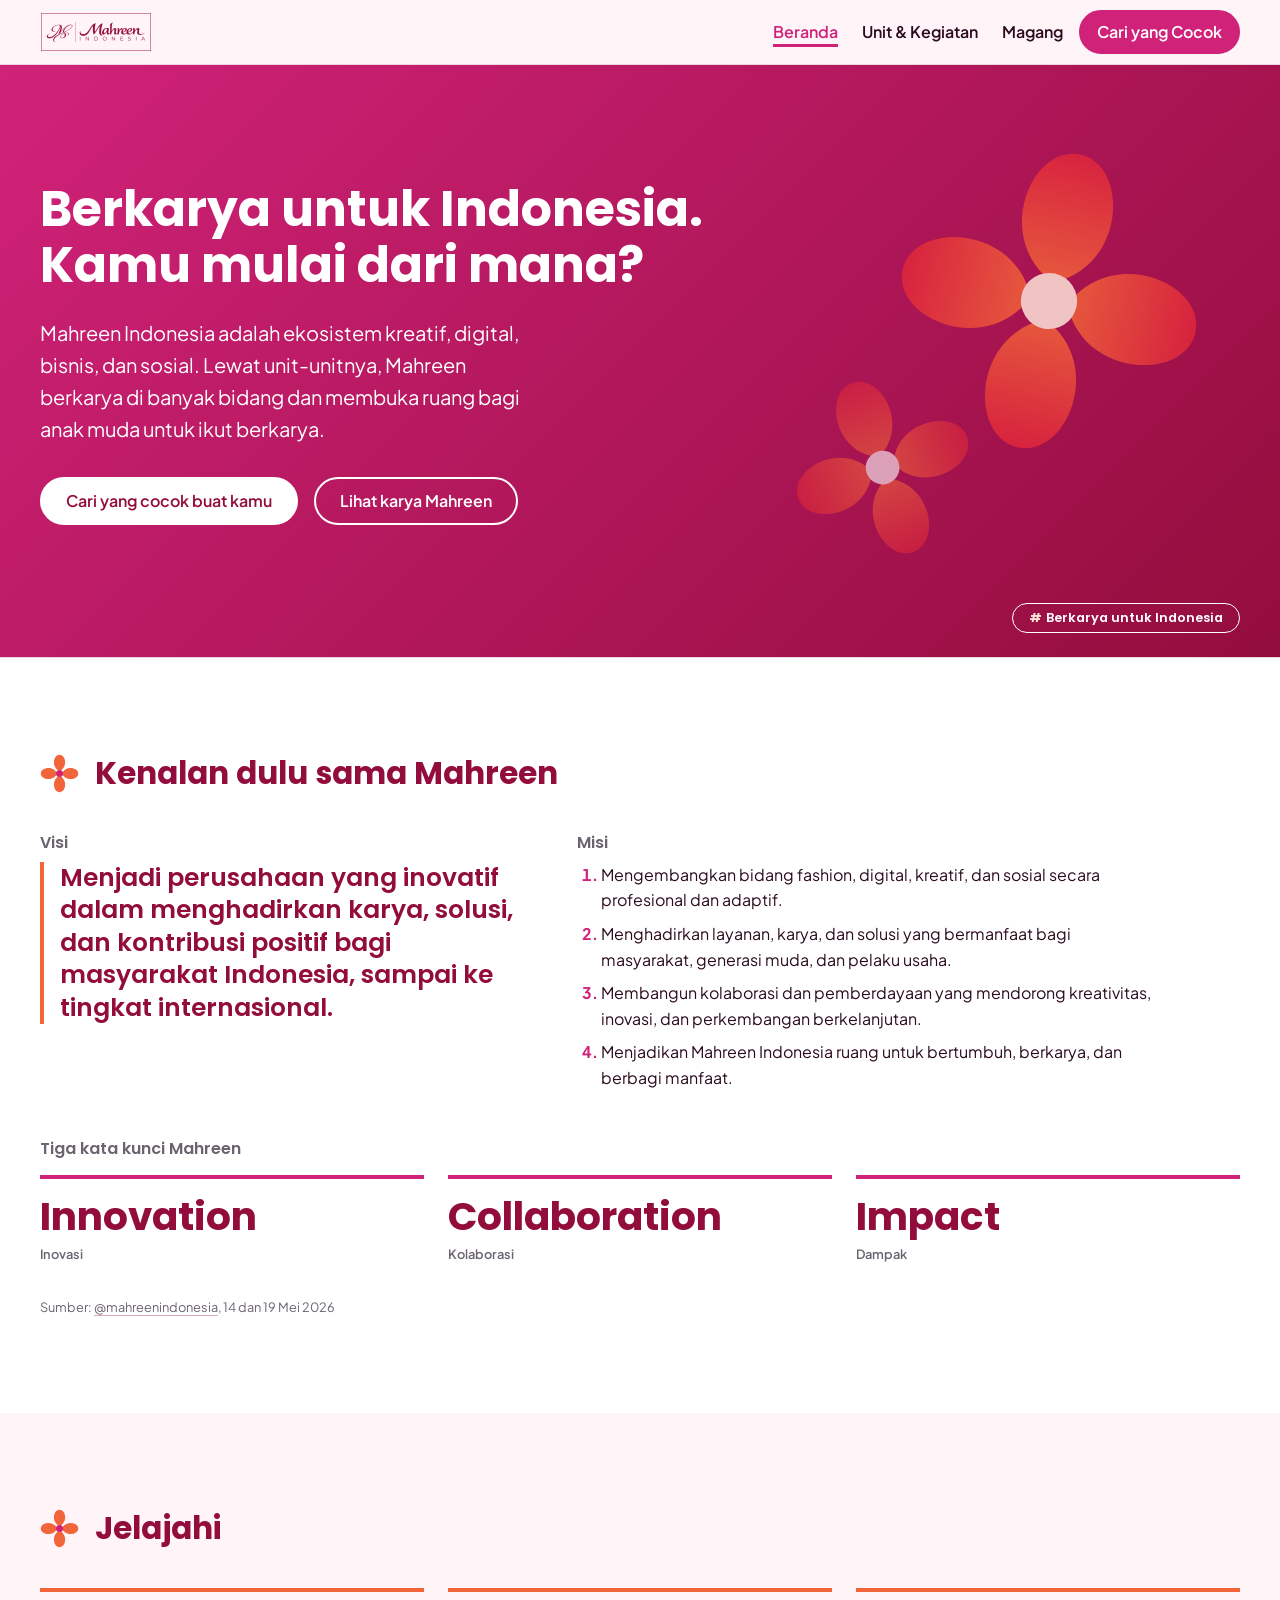
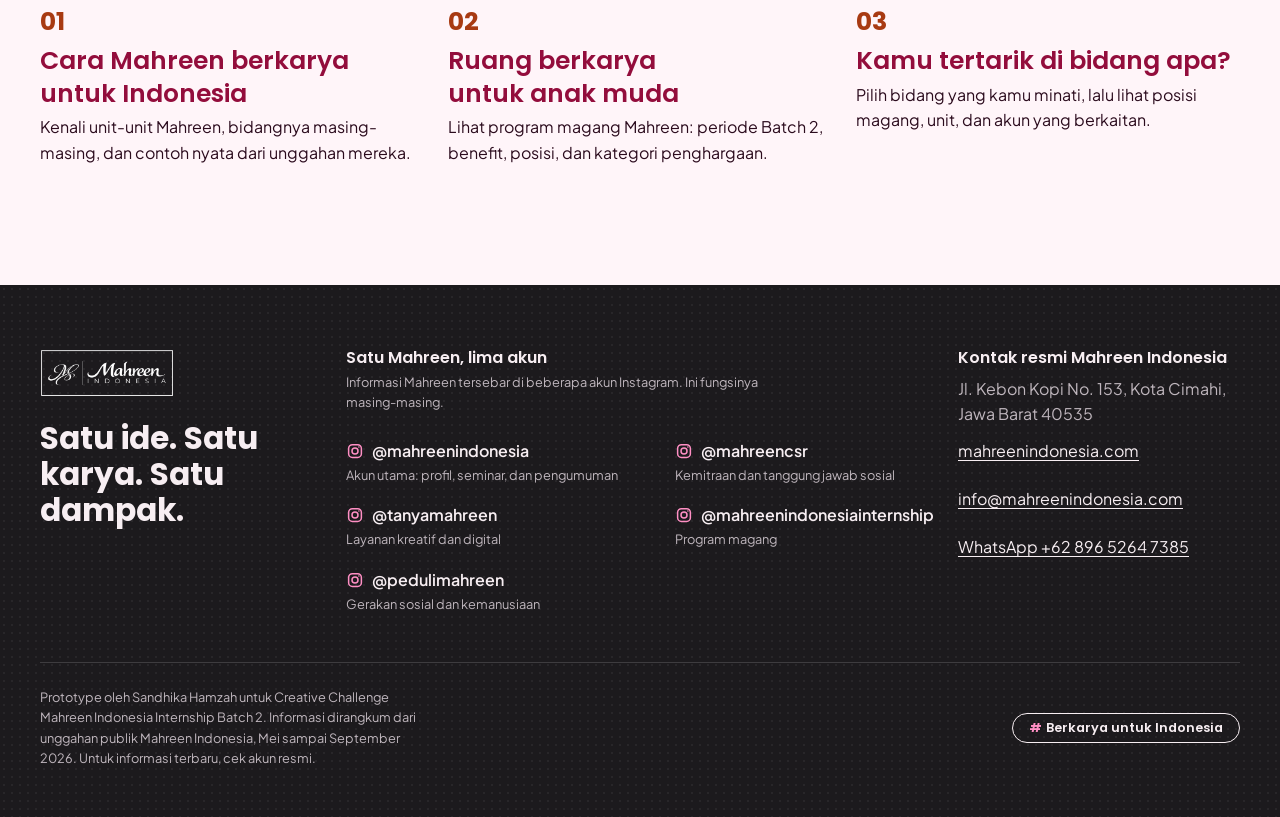
==== commit f2f4e096: "fix: ganti label navigasi dan tampilkan Cari yang Cocok sebagai tombol Label navigasi menjadi Berand" ====
--- a/index.html
+++ b/index.html
@@ -104,9 +104,9 @@
       <nav class="site-nav" id="navigasi-utama" aria-label="Navigasi utama">
         <ul class="site-nav__list" role="list">
           <li><a class="site-nav__link" href="index.html" aria-current="page">Beranda</a></li>
-          <li><a class="site-nav__link" href="karya.html">Karya</a></li>
-          <li><a class="site-nav__link" href="anak-muda.html">Anak Muda</a></li>
-          <li><a class="site-nav__link" href="mulai.html">Mulai</a></li>
+          <li><a class="site-nav__link" href="karya.html">Unit &amp; Kegiatan</a></li>
+          <li><a class="site-nav__link" href="anak-muda.html">Magang</a></li>
+          <li><a class="site-nav__link site-nav__link--aksi" href="mulai.html">Cari yang Cocok</a></li>
         </ul>
       </nav>
     </div>
@@ -186,7 +186,7 @@
 
     <!--
       Beranda tidak memakai blok Lanjut: bagian Jelajahi di atas sudah menautkan
-      ketiga halaman lain, termasuk halaman berikutnya (Karya) sebagai nomor 01.
+      ketiga halaman lain, termasuk halaman berikutnya (Unit &amp; Kegiatan) sebagai nomor 01.
     -->
   </main>
 
--- a/css/components.css
+++ b/css/components.css
@@ -233,8 +233,11 @@
 .site-nav__list {
   display: flex;
   justify-content: space-between;
-  /* geser ke kiri dan kanan supaya teks tautan tepi sejajar dengan tepi konten */
-  margin-inline: calc(var(--space-1) * -1);
+  /*
+   * Geser ke kiri supaya teks tautan pertama sejajar dengan tepi konten.
+   * Kanan tidak digeser: item terakhir berupa tombol, tepinya yang disejajarkan.
+   */
+  margin-inline: calc(var(--space-1) * -1) 0;
 }
 
 .site-nav__link {
@@ -250,20 +253,66 @@
   transition: color var(--duration-fast) var(--ease-out);
 }
 
+/* Hover: hanya warna crimson dan garis tipis, supaya tidak sama dengan penanda halaman aktif */
 .site-nav__link:hover {
-  color: var(--color-primary);
+  color: var(--color-secondary);
   text-decoration: underline;
-  text-decoration-thickness: 2px;
-}
-
-/* Halaman aktif: warna magenta dan garis bawah tebal, selain aria-current="page" untuk pembaca layar */
-.site-nav__link[aria-current="page"] {
+  text-decoration-thickness: 1px;
+  text-underline-offset: 0.2em;
+}
+
+/*
+ * Halaman aktif: warna magenta dan garis bawah tebal berjarak (3px), selain
+ * aria-current="page" untuk pembaca layar. Tidak berubah saat di-hover.
+ */
+.site-nav__link[aria-current="page"],
+.site-nav__link[aria-current="page"]:hover {
   color: var(--color-current);
   text-decoration: underline;
   text-decoration-thickness: 3px;
   text-underline-offset: 0.35em;
 }
 
+/*
+ * "Cari yang Cocok": tautan ke halaman interaktif, tampil sebagai tombol kecil
+ * bergaya tombol utama (magenta, teks putih 4,98:1). Tinggi tetap 44px untuk area sentuh.
+ */
+.site-nav__link--aksi {
+  min-height: 2.75rem;
+  margin-block: 0.125rem; /* 44px + 2 x 2px = 48px, sejajar dengan tautan lain */
+  padding-inline: var(--space-2);
+  background-color: var(--color-primary);
+  border: var(--border-strong) solid var(--color-primary);
+  border-radius: var(--radius-pill);
+  color: var(--color-on-primary);
+  transition: background-color var(--duration-fast) var(--ease-out), border-color var(--duration-fast) var(--ease-out);
+}
+
+/* Hover: magenta menjadi crimson, tanpa garis bawah */
+.site-nav__link--aksi:hover {
+  background-color: var(--color-secondary);
+  border-color: var(--color-secondary);
+  color: var(--color-on-primary);
+  text-decoration: none;
+}
+
+/*
+ * Aktif (sedang di halaman Mulai): tombol "terisi lembut", latar pink muda, garis tepi magenta,
+ * teks crimson (7,4:1). Berbeda dari keadaan biasa maupun hover, dan tidak berubah saat di-hover.
+ */
+.site-nav__link--aksi[aria-current="page"],
+.site-nav__link--aksi[aria-current="page"]:hover {
+  background-color: var(--color-primary-soft);
+  border-color: var(--color-primary);
+  color: var(--color-secondary);
+  text-decoration: none;
+}
+
+.site-nav__link--aksi:focus-visible {
+  outline-offset: var(--focus-ring-offset);
+  border-radius: var(--radius-pill);
+}
+
 @media (min-width: 40em) {
   .site-nav {
     flex-basis: auto;
@@ -271,7 +320,7 @@
 
   .site-nav__list {
     gap: var(--space-1);
-    margin-inline: 0 calc(var(--space-1) * -1);
+    margin-inline: 0;
   }
 }
 
@@ -318,6 +367,15 @@
     padding-inline: 0;
     border-bottom: var(--border-thin) solid var(--color-line);
     border-radius: 0;
+  }
+
+  /* Di menu HP, tombol "Cari yang Cocok" tetap berbentuk tombol, di bawah tautan lain */
+  .js .site-nav__link--aksi {
+    justify-content: center;
+    margin-top: var(--space-2);
+    padding-inline: var(--space-2);
+    border-bottom: var(--border-strong) solid var(--color-primary);
+    border-radius: var(--radius-pill);
   }
 }
 
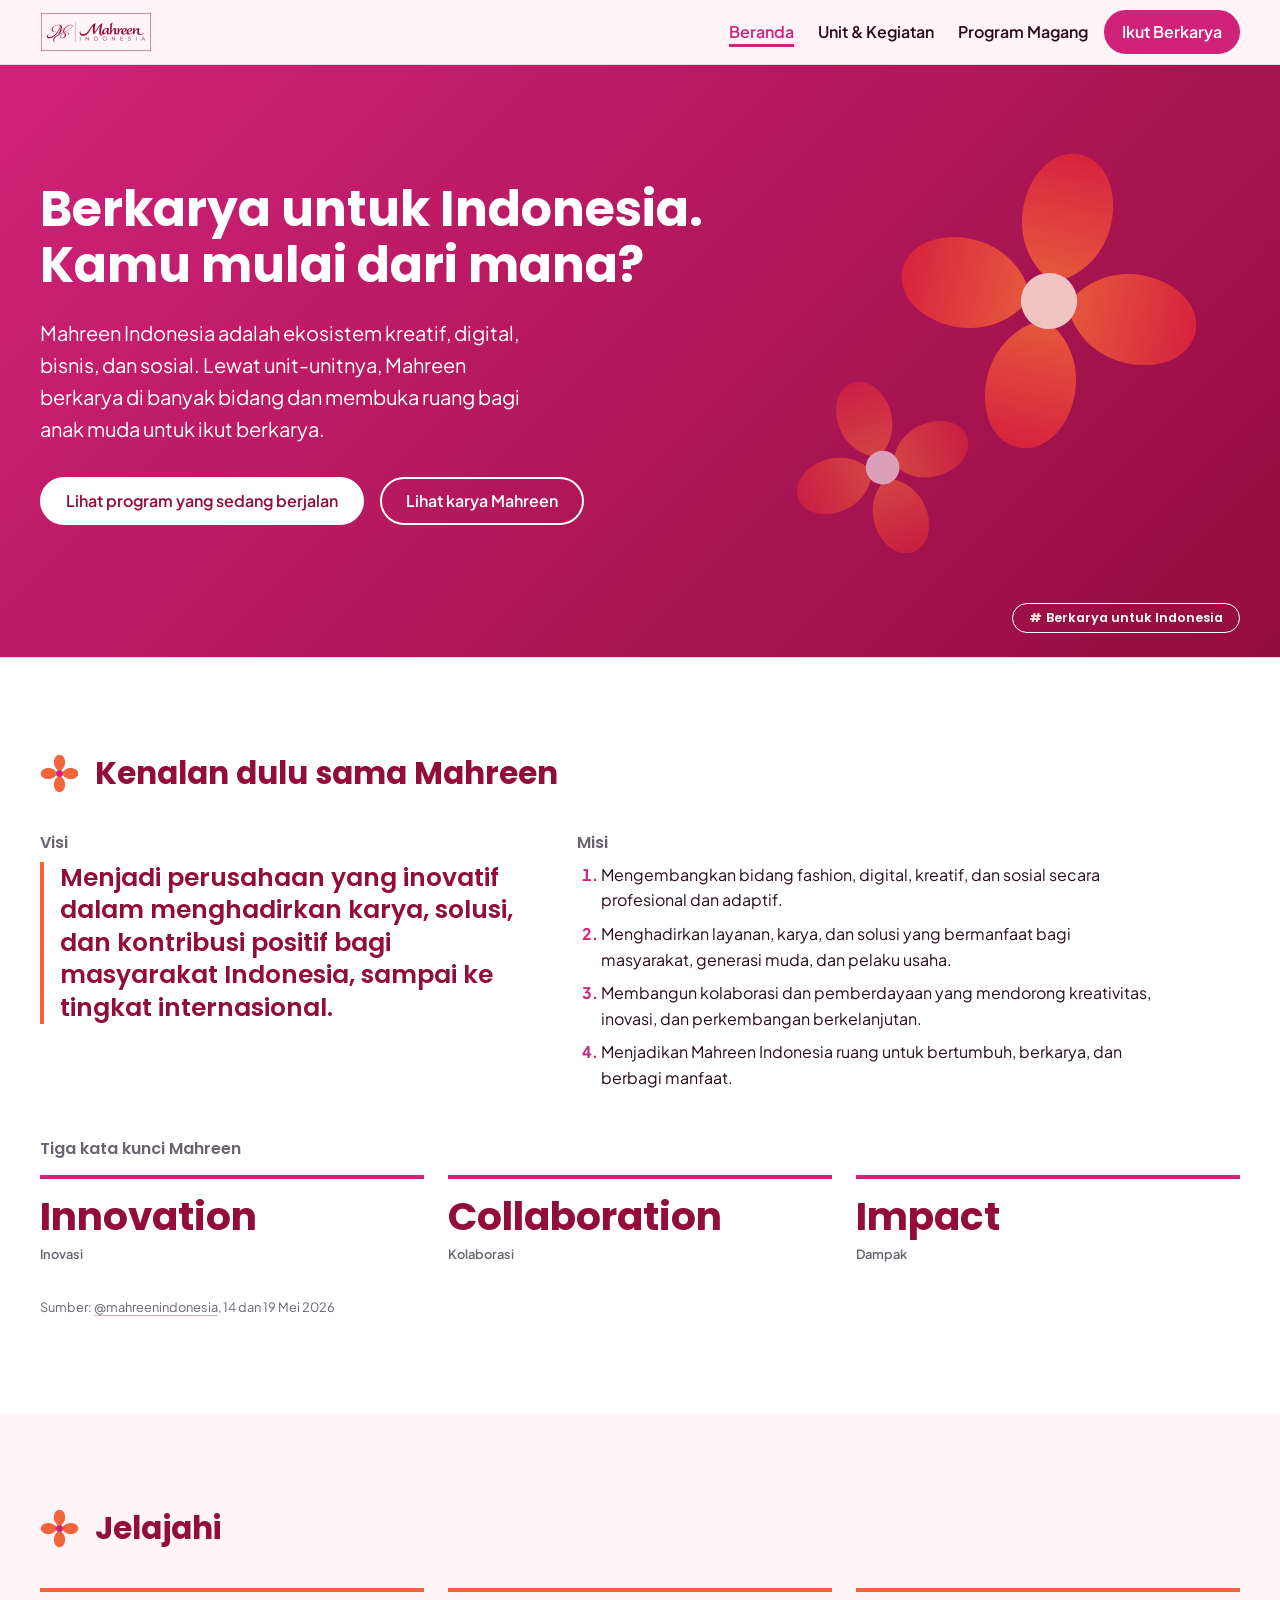
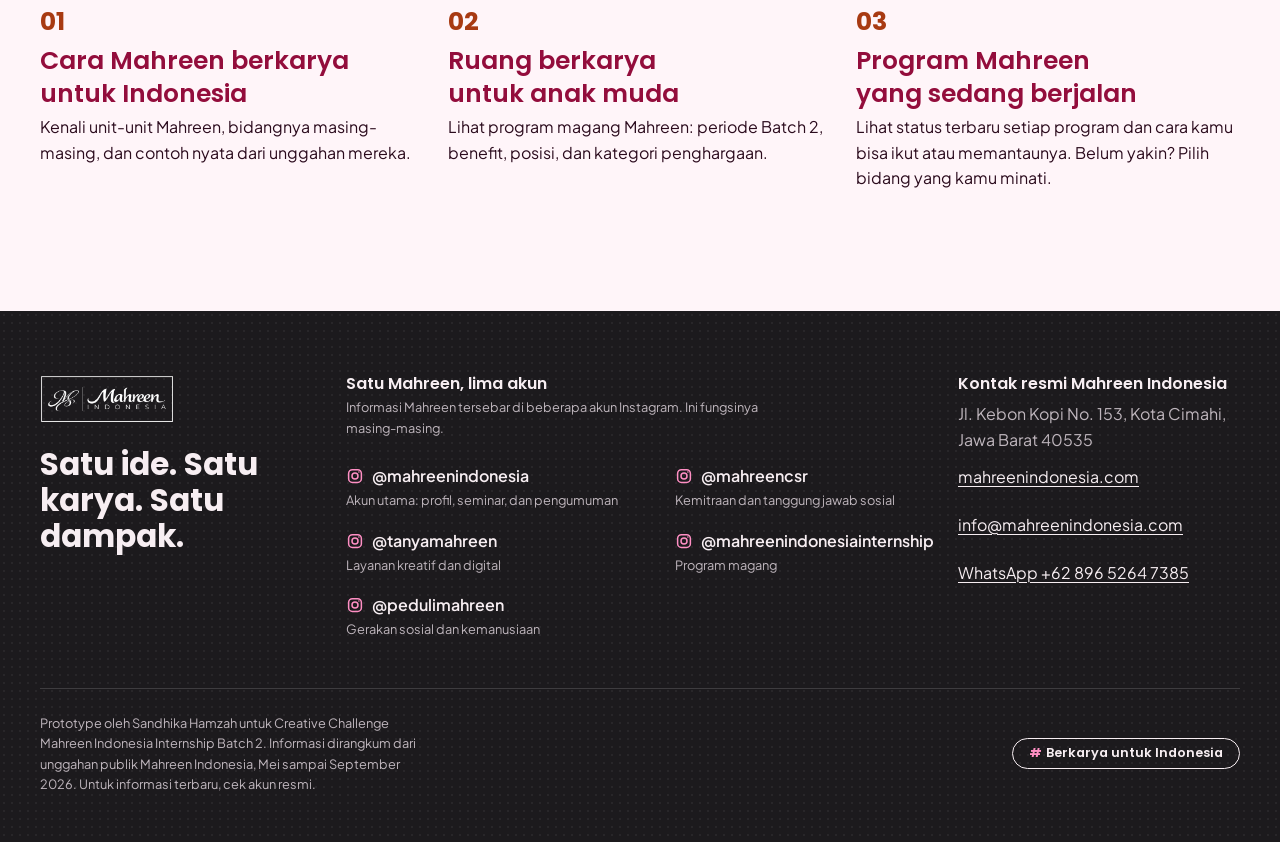
==== commit fc429954: "feat: ubah halaman keempat menjadi Ikut Berkarya berisi program yang sedang berjalan mulai.html diga" ====
--- a/index.html
+++ b/index.html
@@ -105,8 +105,8 @@
         <ul class="site-nav__list" role="list">
           <li><a class="site-nav__link" href="index.html" aria-current="page">Beranda</a></li>
           <li><a class="site-nav__link" href="karya.html">Unit &amp; Kegiatan</a></li>
-          <li><a class="site-nav__link" href="anak-muda.html">Magang</a></li>
-          <li><a class="site-nav__link site-nav__link--aksi" href="mulai.html">Cari yang Cocok</a></li>
+          <li><a class="site-nav__link" href="anak-muda.html">Program Magang</a></li>
+          <li><a class="site-nav__link site-nav__link--aksi" href="ikut-berkarya.html">Ikut Berkarya</a></li>
         </ul>
       </nav>
     </div>
@@ -125,7 +125,7 @@
             Mahreen berkarya di banyak bidang dan membuka ruang bagi anak muda untuk ikut berkarya.
           </p>
           <div class="hero__aksi">
-            <a class="btn btn--primary" href="mulai.html">Cari yang cocok buat kamu</a>
+            <a class="btn btn--primary" href="ikut-berkarya.html">Lihat program yang sedang berjalan</a>
             <a class="btn btn--secondary" href="karya.html">Lihat karya Mahreen</a>
           </div>
         </div>
@@ -177,8 +177,8 @@
           </li>
           <li class="jelajahi__item">
             <span class="jelajahi__nomor" aria-hidden="true">03</span>
-            <h3 class="jelajahi__judul"><a href="mulai.html">Kamu tertarik di bidang apa?</a></h3>
-            <p class="jelajahi__teks">Pilih bidang yang kamu minati, lalu lihat posisi magang, unit, dan akun yang berkaitan.</p>
+            <h3 class="jelajahi__judul"><a href="ikut-berkarya.html">Program Mahreen yang sedang berjalan</a></h3>
+            <p class="jelajahi__teks">Lihat status terbaru setiap program dan cara kamu bisa ikut atau memantaunya. Belum yakin? Pilih bidang yang kamu minati.</p>
           </li>
         </ol>
       </div>
--- a/css/tokens.css
+++ b/css/tokens.css
@@ -115,7 +115,17 @@
   --ease-out: cubic-bezier(0.2, 0.7, 0.2, 1);
 
   /* ---------- Lapisan ---------- */
-  --z-atas: 100;              /* skip link */
+  /* Hanya tiga lapisan. Konten dan footer sengaja tidak diberi z-index. */
+  --z-header: 100;            /* header sticky */
+  --z-menu: 110;              /* menu dropdown di HP, di atas header */
+  --z-atas: 1000;             /* skip link saat mendapat fokus, di atas segalanya */
+
+  /*
+   * Tinggi header untuk scroll-padding-top. Nilai ini cadangan; main.js menggantinya
+   * dengan tinggi header sebenarnya (ResizeObserver), karena tingginya berubah
+   * saat navigasi turun ke baris kedua di tablet kecil.
+   */
+  --tinggi-header: 4.0625rem; /* 65px */
 }
 
 /* Grid 12 kolom mulai lebar tablet besar dan desktop */
--- a/css/base.css
+++ b/css/base.css
@@ -18,6 +18,11 @@
 html {
   -webkit-text-size-adjust: 100%;
   text-size-adjust: 100%;
+  /*
+   * Header sticky menutupi bagian atas layar. Dengan scroll-padding, tujuan skip link,
+   * tautan, dan elemen yang difokus keyboard berhenti tepat di bawah header.
+   */
+  scroll-padding-top: calc(var(--tinggi-header) + var(--space-1));
 }
 
 body {
@@ -191,15 +196,16 @@
 
 /* ---------- Mencegah pergeseran tata letak ---------- */
 /*
- * Di halaman Karya, Anak Muda, dan Mulai, isi utama dirender main.js sesaat setelah
- * halaman tampil. Tanpa aturan ini, tautan Lanjut dan footer yang sudah terlihat akan
- * terdorong ke bawah (layout shift). Jadi keduanya disembunyikan (tetap memakan tempat)
- * sampai main.js memasang kelas "siap" pada <body>.
+ * Di halaman Karya, Anak Muda, dan Ikut Berkarya, isi utama dirender main.js sesaat setelah
+ * halaman tampil. Tanpa aturan ini, tautan Lanjut, bagian pilih minat di Ikut Berkarya,
+ * dan footer yang sudah terlihat akan terdorong ke bawah (layout shift). Jadi semuanya
+ * disembunyikan (tetap memakan tempat) sampai main.js memasang kelas "siap" pada <body>.
  * Pengaman: kalau JavaScript gagal di tengah jalan, animasi cadangan tetap menampilkan
- * keduanya setelah 2 detik. Tanpa JavaScript sama sekali, kelas "js" tidak ada dan
+ * semuanya setelah 2 detik. Tanpa JavaScript sama sekali, kelas "js" tidak ada dan
  * aturan ini tidak berlaku.
  */
 .js body:not(.siap) .lanjut,
+.js body:not(.siap) .program-berjalan + .mulai,
 .js body:not(.siap) .site-footer {
   visibility: hidden;
   animation: tampil-cadangan 0s 2s forwards;
--- a/css/components.css
+++ b/css/components.css
@@ -190,8 +190,43 @@
 }
 
 /* ---------- Header ---------- */
+/*
+ * Sticky di semua halaman. Latar solid supaya konten di bawahnya tidak terlihat tembus.
+ * <header> harus anak langsung <body>: elemen sticky hanya menempel selama induknya
+ * masih terlihat, jadi di dalam pembungkus lain ia akan ikut tergulir pergi.
+ */
 .site-header {
+  position: sticky;
+  top: 0;
+  z-index: var(--z-header);
+  background-color: var(--color-bg);
   border-bottom: var(--border-thin) solid var(--color-line);
+  transition:
+    transform var(--duration-base) var(--ease-out),
+    box-shadow var(--duration-base) var(--ease-out);
+}
+
+/* Bayangan tipis setelah halaman di-scroll lebih dari 8px (kelas dipasang main.js) */
+.site-header--bergulir {
+  box-shadow: 0 2px 8px rgb(43 11 29 / 0.08);
+}
+
+/*
+ * Di bawah 768px: header bergeser ke atas saat pembaca scroll ke bawah, dan kembali
+ * saat scroll ke atas. Memakai transform supaya tidak mengubah tata letak.
+ * Aturan kapan boleh sembunyi ada di main.js (pasangHeader).
+ */
+@media (max-width: 47.99em) {
+  .site-header--sembunyi {
+    transform: translateY(-100%);
+    box-shadow: none;
+  }
+}
+
+@media (prefers-reduced-motion: reduce) {
+  .site-header {
+    transition: none;
+  }
 }
 
 .site-header__inner {
@@ -325,7 +360,7 @@
 }
 
 /*
- * Menu di HP (di bawah 480px), hanya kalau JavaScript berjalan (kelas "js" pada <html>).
+ * Menu di HP (di bawah 544px), hanya kalau JavaScript berjalan (kelas "js" pada <html>).
  * Navigasi dilipat di balik tombol Menu, lalu tampil sebagai daftar bertumpuk saat dibuka.
  */
 .menu-tombol {
@@ -346,20 +381,36 @@
   color: var(--color-on-primary);
 }
 
-@media (max-width: 29.99em) {
+@media (max-width: 33.99em) {
   .js .site-nav {
     display: none;
   }
 
+  /*
+   * Menu terbuka melayang tepat di bawah header (tidak mendorong konten),
+   * dengan latar solid dan lapisan di atas header.
+   */
+  .site-header__inner {
+    position: relative;
+  }
+
   .js .site-nav--terbuka {
     display: block;
+    position: absolute;
+    top: 100%;
+    left: 0;
+    right: 0;
+    z-index: var(--z-menu);
+    padding: 0 var(--page-padding) var(--space-2);
+    background-color: var(--color-bg);
+    border-bottom: var(--border-thin) solid var(--color-line);
+    box-shadow: 0 8px 16px rgb(43 11 29 / 0.08);
     animation: menu-buka var(--duration-base) var(--ease-out);
   }
 
   .js .site-nav__list {
     flex-direction: column;
-    margin: var(--space-1) 0 var(--space-1);
-    border-top: var(--border-thin) solid var(--color-line);
+    margin: 0;
   }
 
   .js .site-nav__link {
@@ -379,8 +430,11 @@
   }
 }
 
-/* Di 480px ke atas navigasi selalu tampil, tombol Menu tidak dipakai */
-@media (min-width: 30em) {
+/*
+ * Di 544px ke atas navigasi selalu tampil, tombol Menu tidak dipakai.
+ * Batasnya 544px (bukan 480px) karena empat label navigasi butuh sekitar 500px.
+ */
+@media (min-width: 34em) {
   .menu-tombol {
     display: none;
   }
@@ -789,14 +843,6 @@
   margin-top: var(--space-1);
 }
 
-.unit--ringkas {
-  padding-block: var(--space-3); /* lebih rapat dari unit dengan contoh nyata */
-}
-
-.unit--ringkas .unit__sumber {
-  margin-top: 0;
-}
-
 /* Kotak contoh nyata: latar oranye muda sebagai sorotan kecil (common region) */
 .unit__contoh {
   margin-top: var(--space-2);
@@ -837,38 +883,6 @@
 
   .unit--dengan-contoh .unit__contoh {
     grid-column: 6 / -1;
-    margin-top: 0;
-  }
-
-  /*
-   * Unit tanpa contoh nyata: satu baris ringkas. Kepala (logo, nama, bidang) di kolom kiri
-   * yang sama lebarnya dengan unit lain, keterangan dan akun di kolom kanan, tanpa kotak contoh kosong.
-   */
-  .unit--ringkas {
-    display: grid;
-    grid-template-columns: repeat(12, minmax(0, 1fr));
-    column-gap: var(--grid-gutter);
-    align-items: center;
-  }
-
-  .unit--ringkas .unit__info {
-    grid-column: 1 / span 5;
-  }
-
-  /* Akun dan sumber sebaris di bawah keterangan */
-  .unit--ringkas .unit__detail {
-    grid-column: 6 / -1;
-    display: flex;
-    flex-wrap: wrap;
-    align-items: baseline;
-    column-gap: var(--space-3);
-  }
-
-  .unit--ringkas .unit__apa {
-    flex-basis: 100%;
-  }
-
-  .unit--ringkas .unit__apa {
     margin-top: 0;
   }
 }
@@ -1138,6 +1152,123 @@
     flex-direction: column;
     gap: 0.25rem;
   }
+}
+
+/* ---------- Ikut Berkarya: program yang sedang berjalan ---------- */
+.program-berjalan__waktu {
+  margin-top: var(--space-1);
+  font-size: var(--fs--1);
+  color: var(--color-neutral);
+}
+
+.program-list {
+  margin-top: var(--space-5);
+}
+
+/* Proximity: satu program satu baris, dipisah garis tipis (bukan kartu identik) */
+.program {
+  max-width: none;
+  padding-block: var(--space-4);
+  border-top: var(--border-thin) solid var(--color-line);
+}
+
+.program:last-child {
+  border-bottom: var(--border-thin) solid var(--color-line);
+}
+
+.program__nama {
+  font-size: var(--fs-2);
+}
+
+/*
+ * Label status: kotak oranye muda dengan teks oranye gelap (5,23:1).
+ * Kata "Status" selalu tertulis, jadi status tidak hanya dibedakan lewat warna.
+ */
+.program__status {
+  display: inline-flex;
+  flex-wrap: wrap;
+  align-items: baseline;
+  gap: 0.25rem var(--space-1);
+  margin-top: var(--space-1);
+  padding: 0.25rem var(--space-2);
+  background-color: var(--color-accent-soft);
+  border-radius: var(--radius-sm);
+  font-size: var(--fs--1);
+  color: var(--color-accent-strong);
+}
+
+.program__status-label {
+  font-weight: var(--fw-regular);
+}
+
+.program__status-teks {
+  font-weight: var(--fw-bold);
+}
+
+.program__ringkas {
+  margin-top: var(--space-2);
+}
+
+.program__ikut {
+  margin-top: var(--space-3);
+}
+
+.program__subjudul {
+  font-size: var(--fs-0);
+  font-weight: var(--fw-semibold);
+  color: var(--color-ink);
+}
+
+.program__cara {
+  margin-top: var(--space-1);
+  padding-left: 1.25rem;
+}
+
+.program__cara li + li {
+  margin-top: var(--space-1);
+}
+
+.program__catatan {
+  margin-top: var(--space-2);
+  font-size: var(--fs--1);
+  font-style: italic;
+  color: var(--color-neutral);
+}
+
+.program__aksi {
+  display: flex;
+  flex-wrap: wrap;
+  align-items: center;
+  gap: var(--space-1) var(--space-3);
+  margin-top: var(--space-2);
+}
+
+.program__sumber {
+  margin-top: var(--space-1);
+}
+
+/* Desktop: nama, status, dan ringkasan di kiri (5 kolom); cara ikut di kanan (7 kolom) */
+@media (min-width: 64em) {
+  .program {
+    display: grid;
+    grid-template-columns: repeat(12, minmax(0, 1fr));
+    column-gap: var(--grid-gutter);
+    align-items: start;
+  }
+
+  .program__kepala {
+    grid-column: 1 / span 5;
+  }
+
+  .program__ikut {
+    grid-column: 6 / -1;
+    margin-top: 0;
+  }
+}
+
+/* Bagian kedua di halaman yang sama: jarak atas lebih rapat karena masih satu alur */
+.program-berjalan + .mulai {
+  padding-top: 0;
 }
 
 /* ---------- Mulai: pilih minat (satu-satunya bagian interaktif) ---------- */
@@ -1351,103 +1482,34 @@
   color: var(--color-focus-on-dark);
 }
 
-/* ---------- Tautan "Lanjut" di akhir setiap halaman ---------- */
+/* ---------- Tautan "Lanjut" di akhir halaman ---------- */
 /*
  * Continuity: menuntun pembaca ke halaman berikutnya dalam alur cerita.
- * Seluruh blok adalah satu tautan (area klik luas), berisi judul halaman tujuan
- * dan satu kalimat isinya. Latarnya gradasi kampanye yang sama dengan hero,
- * supaya blok ini terasa sebagai bagian dari alur, bukan kartu biasa.
+ * Susunan sederhana di latar halaman biasa: satu kalimat pengantar, lalu satu
+ * tombol utama berlabel nama menu tujuan. Dipisah garis tipis dari isi di atasnya.
  */
 .lanjut {
-  padding-block: var(--space-6);
-}
-
-.lanjut__blok {
-  position: relative;
-  overflow: hidden;
-  display: grid;
-  row-gap: var(--space-1);
-  padding: var(--space-4) var(--space-3);
-  /* ruang kanan untuk motif bunga supaya tidak menutupi teks */
-  padding-right: var(--space-10);
-  border-radius: var(--radius-lg);
-  background: var(--gradasi-kampanye);
-  color: var(--color-on-gradasi);
-  text-decoration: none;
-}
-
-.lanjut__label {
-  font-size: var(--fs--1);
-  font-weight: var(--fw-semibold);
-  color: var(--color-accent-soft); /* 7,26:1 di crimson, jauh di atas 4,5:1 juga di magenta */
-}
-
-.lanjut__judul {
-  max-width: 20ch;
-  font-family: var(--font-heading);
-  font-size: var(--fs-2);
-  font-weight: var(--fw-bold);
-  line-height: var(--lh-tight);
-  text-decoration-color: var(--color-accent);
-  text-decoration-thickness: 0.1em;
-  text-underline-offset: 0.18em;
-  text-decoration-skip-ink: none;
-  text-wrap: balance;
+  padding-bottom: var(--space-8);
+}
+
+.lanjut__isi {
+  padding-top: var(--space-5);
+  border-top: var(--border-thin) solid var(--color-line);
 }
 
 .lanjut__teks {
-  max-width: var(--measure-narrow);
-  color: var(--color-on-gradasi);
-}
-
-/* Bunga empat kelopak di pojok kanan, sebagian keluar dari blok */
-.lanjut__motif {
-  --motif-kelopak: var(--color-accent);
-  --motif-tengah: var(--color-accent-soft);
-  position: absolute;
-  right: calc(var(--space-4) * -1);
-  bottom: calc(var(--space-4) * -1);
-  width: 7rem;
-  height: 7rem;
-  overflow: visible;
-  opacity: 0.85;
-  transition: transform var(--duration-base) var(--ease-out);
-}
-
-/* Respons terhadap aksi pengguna: bunga berputar sedikit saat blok disorot atau difokus */
-.lanjut__blok:hover .lanjut__motif,
-.lanjut__blok:focus-visible .lanjut__motif {
-  transform: rotate(45deg);
-}
-
-/* Seluruh blok bisa diklik, jadi garis bawah hanya muncul saat hover atau fokus */
-.lanjut__blok:hover .lanjut__judul,
-.lanjut__blok:focus-visible .lanjut__judul {
-  text-decoration-line: underline;
-}
-
-.lanjut__blok:focus-visible {
-  outline-color: var(--color-secondary);
-  border-radius: var(--radius-lg);
-}
-
-@media (min-width: 48em) {
-  .lanjut__blok {
-    padding: var(--space-5) var(--space-6);
-    padding-right: calc(var(--space-12) + var(--space-6));
-  }
-
-  .lanjut__judul {
-    font-size: var(--fs-3);
-  }
-
-  .lanjut__motif {
-    right: var(--space-4);
-    top: 50%;
-    bottom: auto;
-    width: 8rem;
-    height: 8rem;
-    margin-top: -4rem;
+  max-width: var(--measure);
+}
+
+.lanjut__tombol {
+  margin-top: var(--space-2);
+  width: 100%; /* HP: selebar layar supaya mudah disentuh */
+}
+
+/* Mulai 480px: lebar tombol mengikuti isinya, rata kiri */
+@media (min-width: 30em) {
+  .lanjut__tombol {
+    width: auto;
   }
 }
 
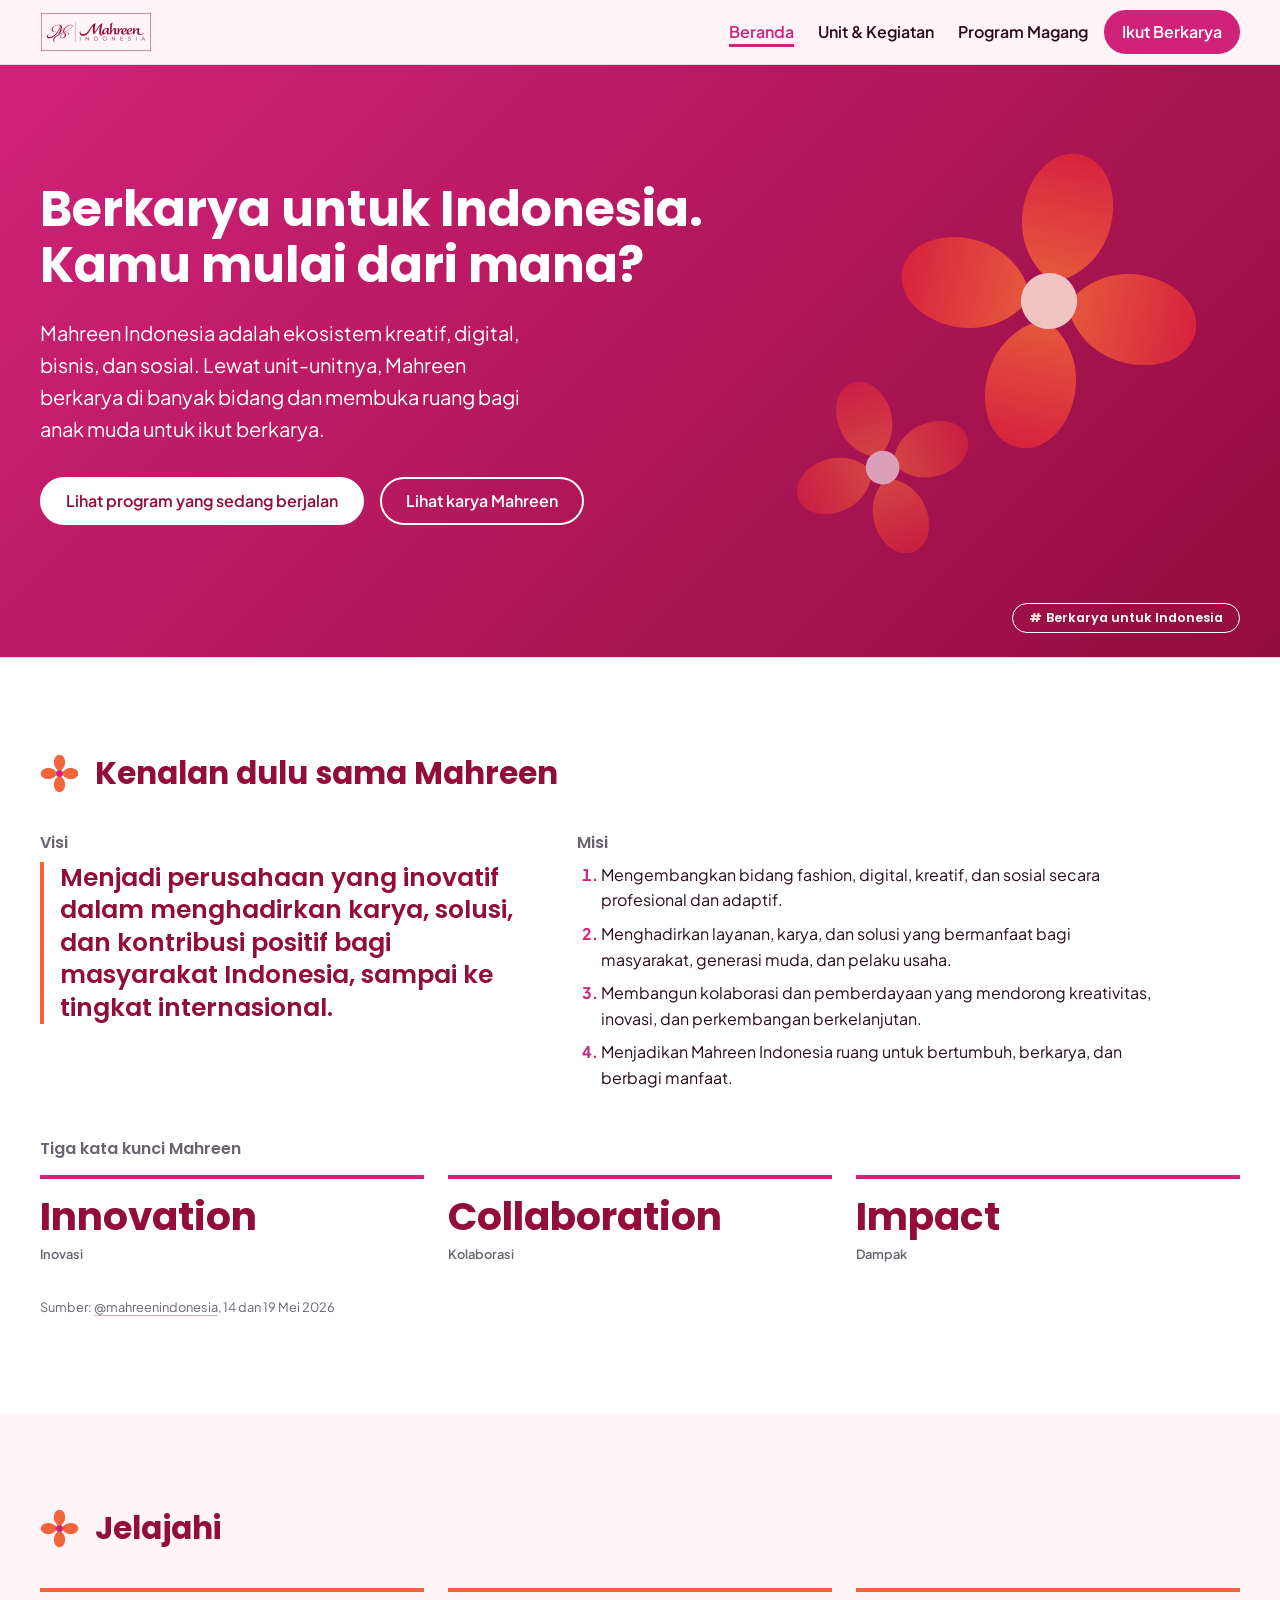
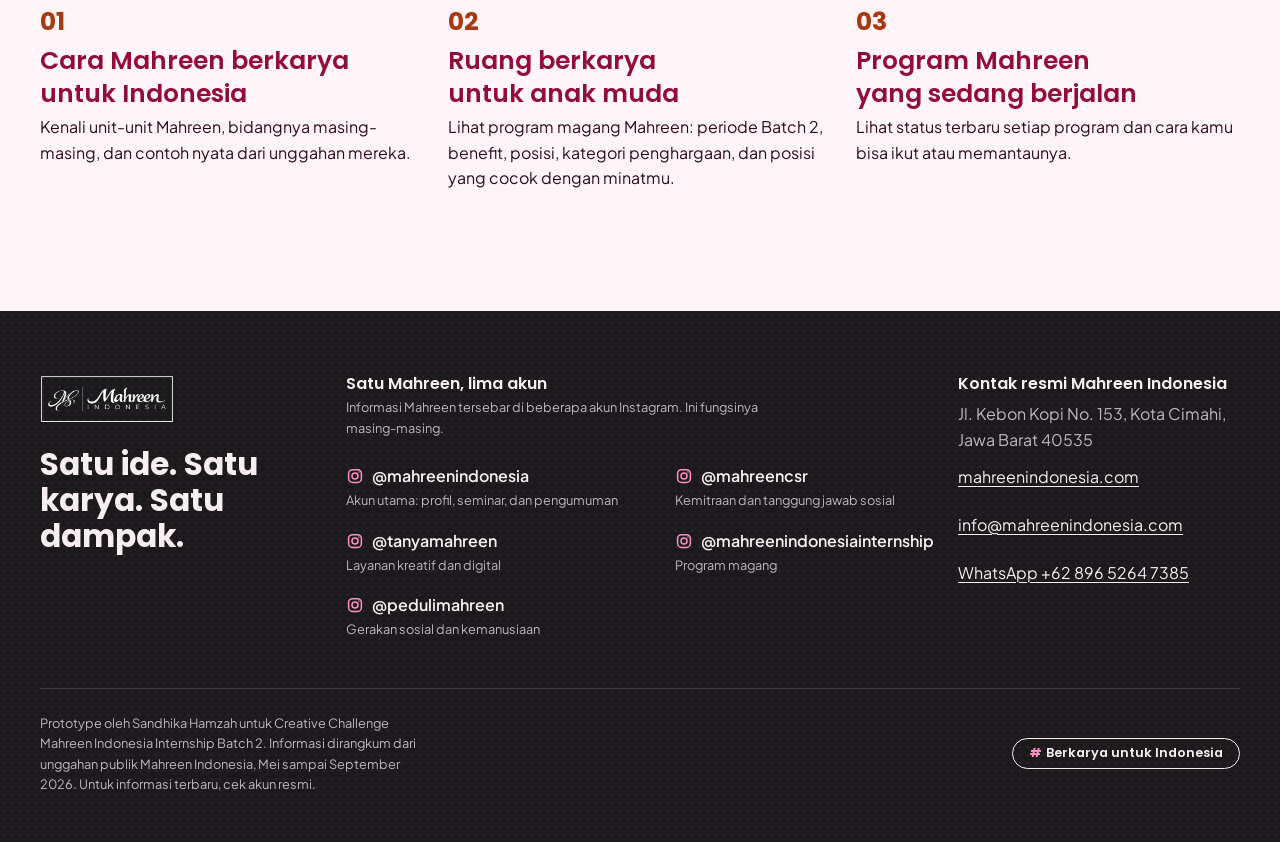
==== commit 2057dc8a: "feat: pindahkan pilihan minat ke Program Magang dengan posisi, mentor, dan penghargaan Batch 1 Bagia" ====
--- a/index.html
+++ b/index.html
@@ -173,12 +173,12 @@
           <li class="jelajahi__item">
             <span class="jelajahi__nomor" aria-hidden="true">02</span>
             <h3 class="jelajahi__judul"><a href="anak-muda.html">Ruang berkarya untuk anak muda</a></h3>
-            <p class="jelajahi__teks">Lihat program magang Mahreen: periode Batch 2, benefit, posisi, dan kategori penghargaan.</p>
+            <p class="jelajahi__teks">Lihat program magang Mahreen: periode Batch 2, benefit, posisi, kategori penghargaan, dan posisi yang cocok dengan minatmu.</p>
           </li>
           <li class="jelajahi__item">
             <span class="jelajahi__nomor" aria-hidden="true">03</span>
             <h3 class="jelajahi__judul"><a href="ikut-berkarya.html">Program Mahreen yang sedang berjalan</a></h3>
-            <p class="jelajahi__teks">Lihat status terbaru setiap program dan cara kamu bisa ikut atau memantaunya. Belum yakin? Pilih bidang yang kamu minati.</p>
+            <p class="jelajahi__teks">Lihat status terbaru setiap program dan cara kamu bisa ikut atau memantaunya.</p>
           </li>
         </ol>
       </div>
--- a/css/base.css
+++ b/css/base.css
@@ -197,7 +197,7 @@
 /* ---------- Mencegah pergeseran tata letak ---------- */
 /*
  * Di halaman Karya, Anak Muda, dan Ikut Berkarya, isi utama dirender main.js sesaat setelah
- * halaman tampil. Tanpa aturan ini, tautan Lanjut, bagian pilih minat di Ikut Berkarya,
+ * halaman tampil. Tanpa aturan ini, tautan Lanjut, bagian pilih minat di Anak Muda,
  * dan footer yang sudah terlihat akan terdorong ke bawah (layout shift). Jadi semuanya
  * disembunyikan (tetap memakan tempat) sampai main.js memasang kelas "siap" pada <body>.
  * Pengaman: kalau JavaScript gagal di tengah jalan, animasi cadangan tetap menampilkan
@@ -205,7 +205,7 @@
  * aturan ini tidak berlaku.
  */
 .js body:not(.siap) .lanjut,
-.js body:not(.siap) .program-berjalan + .mulai,
+.js body:not(.siap) .pilih-posisi,
 .js body:not(.siap) .site-footer {
   visibility: hidden;
   animation: tampil-cadangan 0s 2s forwards;
--- a/css/components.css
+++ b/css/components.css
@@ -1266,25 +1266,14 @@
   }
 }
 
-/* Bagian kedua di halaman yang sama: jarak atas lebih rapat karena masih satu alur */
-.program-berjalan + .mulai {
+/* ---------- Program Magang: pilih bidang minat (satu-satunya bagian interaktif) ---------- */
+/* Masih satu alur dengan isi magang di atasnya, jadi jarak atasnya dirapatkan */
+.anak-muda + .pilih-posisi {
   padding-top: 0;
 }
 
-/* ---------- Mulai: pilih minat (satu-satunya bagian interaktif) ---------- */
-/* Common region: pilihan dan hasil berada dalam satu panel putih bergaris */
-.mulai__panel {
-  display: grid;
-  gap: var(--space-4);
-  margin-top: var(--space-5);
-  padding: var(--space-3);
-  background-color: var(--color-region);
-  border: var(--border-strong) solid var(--color-line);
-  border-radius: var(--radius-lg);
-}
-
 .minat {
-  margin: 0;
+  margin: var(--space-4) 0 0;
   padding: 0;
   border: 0;
   min-width: 0;
@@ -1356,19 +1345,29 @@
   outline-offset: var(--focus-ring-offset);
 }
 
-/* Hasil */
-.minat-hasil {
-  min-height: 6rem;
+/* Petunjuk kecil sebelum memilih, diganti panel hasil setelah ada pilihan */
+.minat__petunjuk {
+  margin-top: var(--space-2);
+  font-size: var(--fs--1);
+  color: var(--color-neutral);
+}
+
+/*
+ * Hasil. Wadah aria-live selalu ada tapi tanpa gaya, jadi sebelum memilih tidak
+ * memakan tempat. Panelnya (common region putih bergaris) dibuat main.js setelah memilih.
+ */
+.minat-hasil__panel {
+  margin-top: var(--space-4);
+  padding: var(--space-3);
+  background-color: var(--color-region);
+  border: var(--border-strong) solid var(--color-line);
+  border-radius: var(--radius-lg);
 }
 
 .minat-hasil--muncul {
   animation: minat-muncul var(--duration-base) var(--ease-out);
 }
 
-.minat-hasil__kosong {
-  color: var(--color-neutral);
-}
-
 .minat-hasil__judul {
   font-size: var(--fs-2);
 }
@@ -1389,16 +1388,48 @@
   color: var(--color-neutral);
 }
 
-.minat-hasil__unit {
-  margin-top: 0.25rem;
-  font-size: var(--fs-1);
-  line-height: var(--lh-body);
-}
-
-.minat-hasil__akun {
-  display: flex;
-  flex-wrap: wrap;
-  column-gap: var(--space-3);
+.minat-hasil__mentor {
+  margin-top: var(--space-2);
+}
+
+/* Penghargaan: nama penghargaan tebal, posisi peraih di bawahnya lebih kecil */
+.minat-hasil__penghargaan {
+  margin-top: var(--space-1);
+}
+
+.minat-hasil__penghargaan li {
+  max-width: none;
+}
+
+.minat-hasil__penghargaan li + li {
+  margin-top: var(--space-1);
+}
+
+.minat-hasil__penghargaan-nama {
+  display: block;
+  font-weight: var(--fw-semibold);
+  color: var(--color-secondary);
+}
+
+.minat-hasil__penghargaan-oleh {
+  display: block;
+  font-size: var(--fs--1);
+  color: var(--color-neutral);
+}
+
+.minat-hasil__keterangan {
+  max-width: var(--measure);
+}
+
+/* Labelnya panjang: di HP boleh dua baris, jadi diberi ruang atas dan bawah */
+.minat-hasil__tombol {
+  margin-top: var(--space-2);
+  padding-block: var(--space-1);
+  text-wrap: balance;
+}
+
+.minat-hasil__sumber {
+  margin-top: var(--space-3);
 }
 
 @keyframes minat-muncul {
@@ -1412,26 +1443,17 @@
   }
 }
 
-/* Desktop: pilihan bertumpuk di kiri, hasil di kanan */
+/* Desktop: pilihan tetap sebaris di atas; isi hasil dibagi dua kolom kalau ada lebih dari satu blok */
 @media (min-width: 64em) {
-  .mulai__panel {
-    grid-template-columns: 4fr 7fr;
-    column-gap: var(--space-8);
-    padding: var(--space-6);
-  }
-
-  .minat__daftar {
-    flex-direction: column;
-    align-items: stretch;
-  }
-
-  .minat__label {
-    width: 100%;
-  }
-
-  .minat-hasil {
-    padding-left: var(--space-6);
-    border-left: var(--border-thin) solid var(--color-line);
+  .minat-hasil__panel {
+    padding: var(--space-5) var(--space-6);
+  }
+
+  .minat-hasil__isi {
+    display: grid;
+    grid-template-columns: repeat(2, minmax(0, 1fr));
+    column-gap: var(--space-6);
+    align-items: start;
   }
 }
 
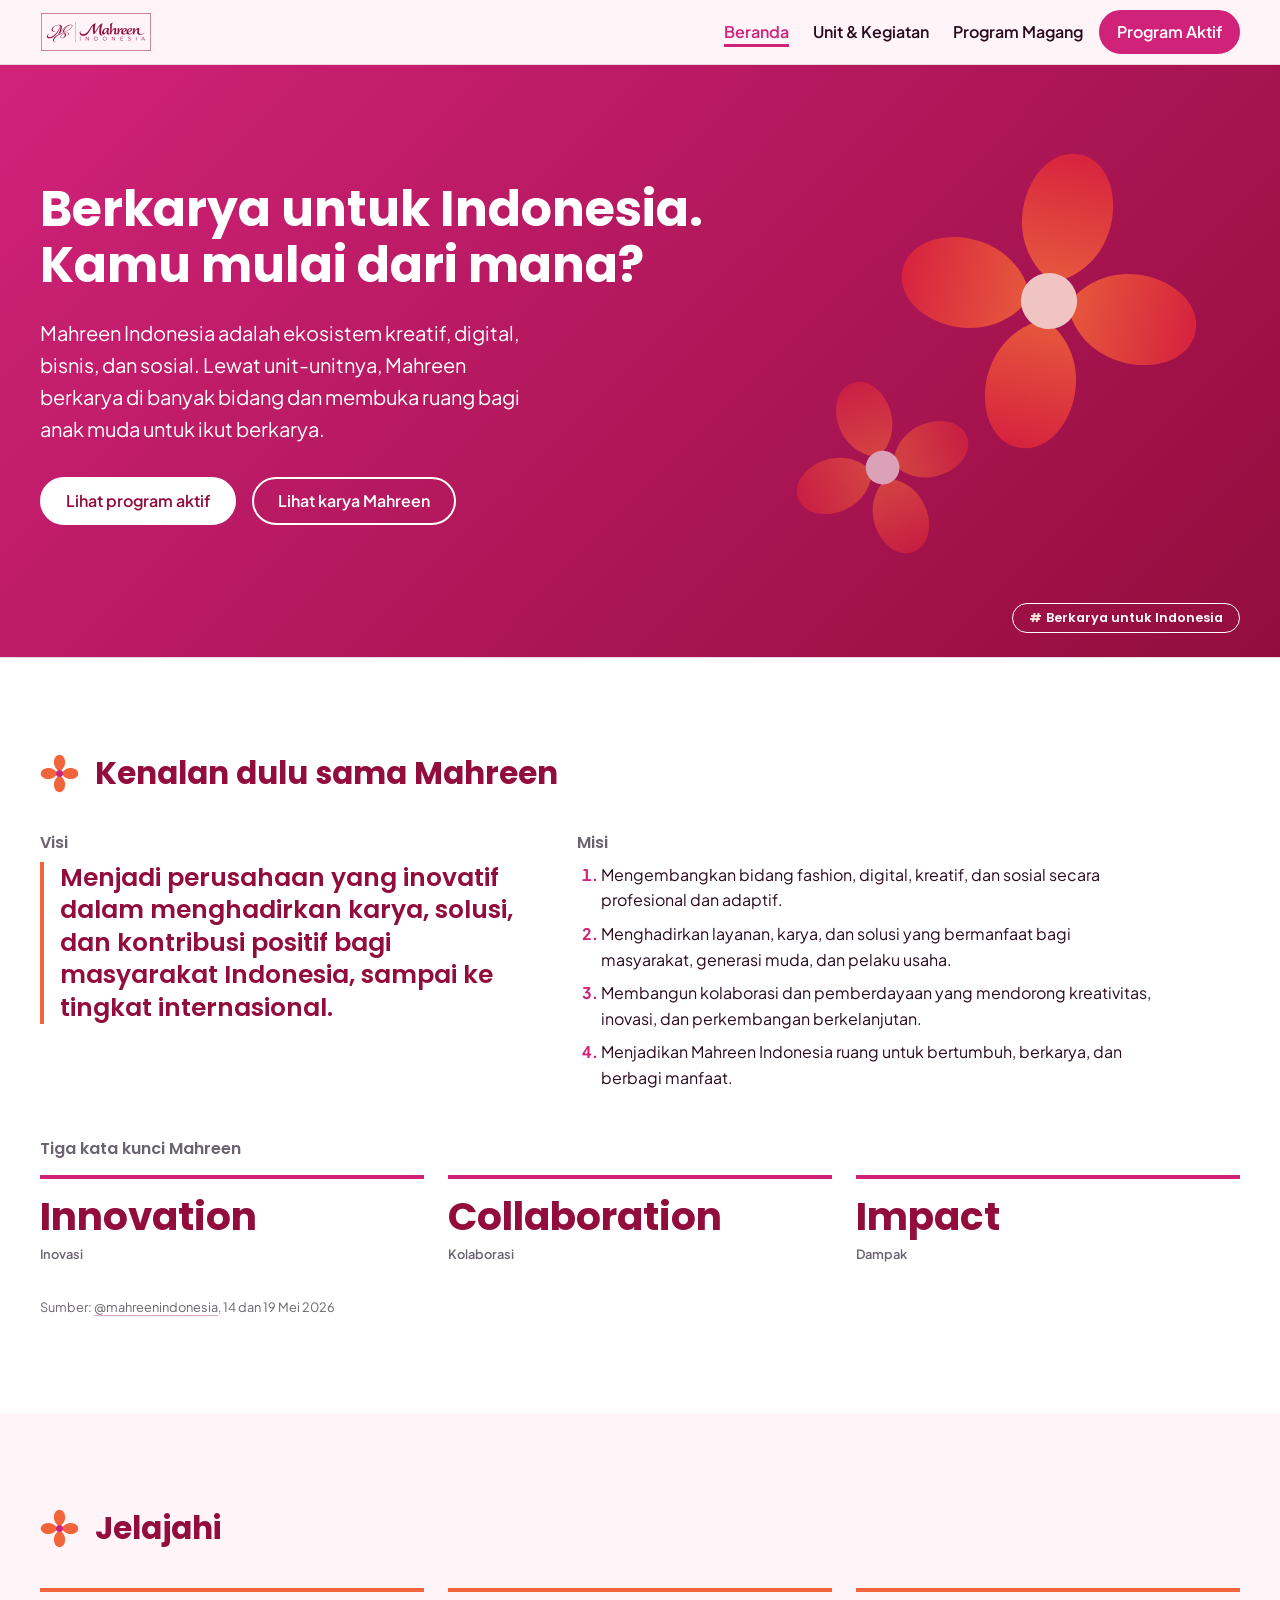
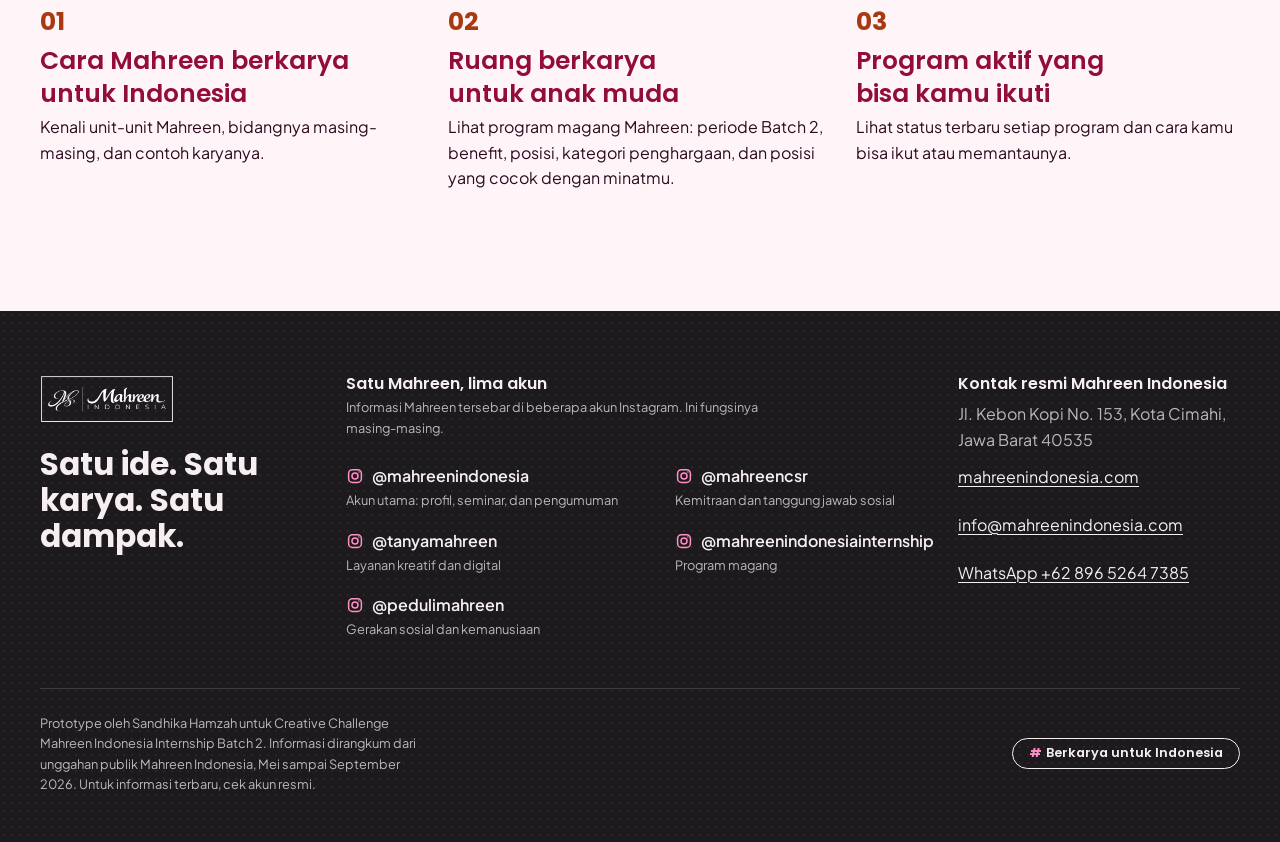
==== commit 2f07cd4e: "refactor: rapikan nada tulisan dan ganti halaman Ikut Berkarya menjadi Program Aktif Fakta kini ditu" ====
--- a/index.html
+++ b/index.html
@@ -106,7 +106,7 @@
           <li><a class="site-nav__link" href="index.html" aria-current="page">Beranda</a></li>
           <li><a class="site-nav__link" href="karya.html">Unit &amp; Kegiatan</a></li>
           <li><a class="site-nav__link" href="anak-muda.html">Program Magang</a></li>
-          <li><a class="site-nav__link site-nav__link--aksi" href="ikut-berkarya.html">Ikut Berkarya</a></li>
+          <li><a class="site-nav__link site-nav__link--aksi" href="program-aktif.html">Program Aktif</a></li>
         </ul>
       </nav>
     </div>
@@ -125,7 +125,7 @@
             Mahreen berkarya di banyak bidang dan membuka ruang bagi anak muda untuk ikut berkarya.
           </p>
           <div class="hero__aksi">
-            <a class="btn btn--primary" href="ikut-berkarya.html">Lihat program yang sedang berjalan</a>
+            <a class="btn btn--primary" href="program-aktif.html">Lihat program aktif</a>
             <a class="btn btn--secondary" href="karya.html">Lihat karya Mahreen</a>
           </div>
         </div>
@@ -168,7 +168,7 @@
           <li class="jelajahi__item">
             <span class="jelajahi__nomor" aria-hidden="true">01</span>
             <h3 class="jelajahi__judul"><a href="karya.html">Cara Mahreen berkarya untuk Indonesia</a></h3>
-            <p class="jelajahi__teks">Kenali unit-unit Mahreen, bidangnya masing-masing, dan contoh nyata dari unggahan mereka.</p>
+            <p class="jelajahi__teks">Kenali unit-unit Mahreen, bidangnya masing-masing, dan contoh karyanya.</p>
           </li>
           <li class="jelajahi__item">
             <span class="jelajahi__nomor" aria-hidden="true">02</span>
@@ -177,7 +177,7 @@
           </li>
           <li class="jelajahi__item">
             <span class="jelajahi__nomor" aria-hidden="true">03</span>
-            <h3 class="jelajahi__judul"><a href="ikut-berkarya.html">Program Mahreen yang sedang berjalan</a></h3>
+            <h3 class="jelajahi__judul"><a href="program-aktif.html">Program aktif yang bisa kamu ikuti</a></h3>
             <p class="jelajahi__teks">Lihat status terbaru setiap program dan cara kamu bisa ikut atau memantaunya.</p>
           </li>
         </ol>
--- a/css/base.css
+++ b/css/base.css
@@ -196,7 +196,7 @@
 
 /* ---------- Mencegah pergeseran tata letak ---------- */
 /*
- * Di halaman Karya, Anak Muda, dan Ikut Berkarya, isi utama dirender main.js sesaat setelah
+ * Di halaman Karya, Anak Muda, dan Program Aktif, isi utama dirender main.js sesaat setelah
  * halaman tampil. Tanpa aturan ini, tautan Lanjut, bagian pilih minat di Anak Muda,
  * dan footer yang sudah terlihat akan terdorong ke bawah (layout shift). Jadi semuanya
  * disembunyikan (tetap memakan tempat) sampai main.js memasang kelas "siap" pada <body>.
--- a/css/components.css
+++ b/css/components.css
@@ -1154,7 +1154,7 @@
   }
 }
 
-/* ---------- Ikut Berkarya: program yang sedang berjalan ---------- */
+/* ---------- Program Aktif: program yang sedang berjalan ---------- */
 .program-berjalan__waktu {
   margin-top: var(--space-1);
   font-size: var(--fs--1);
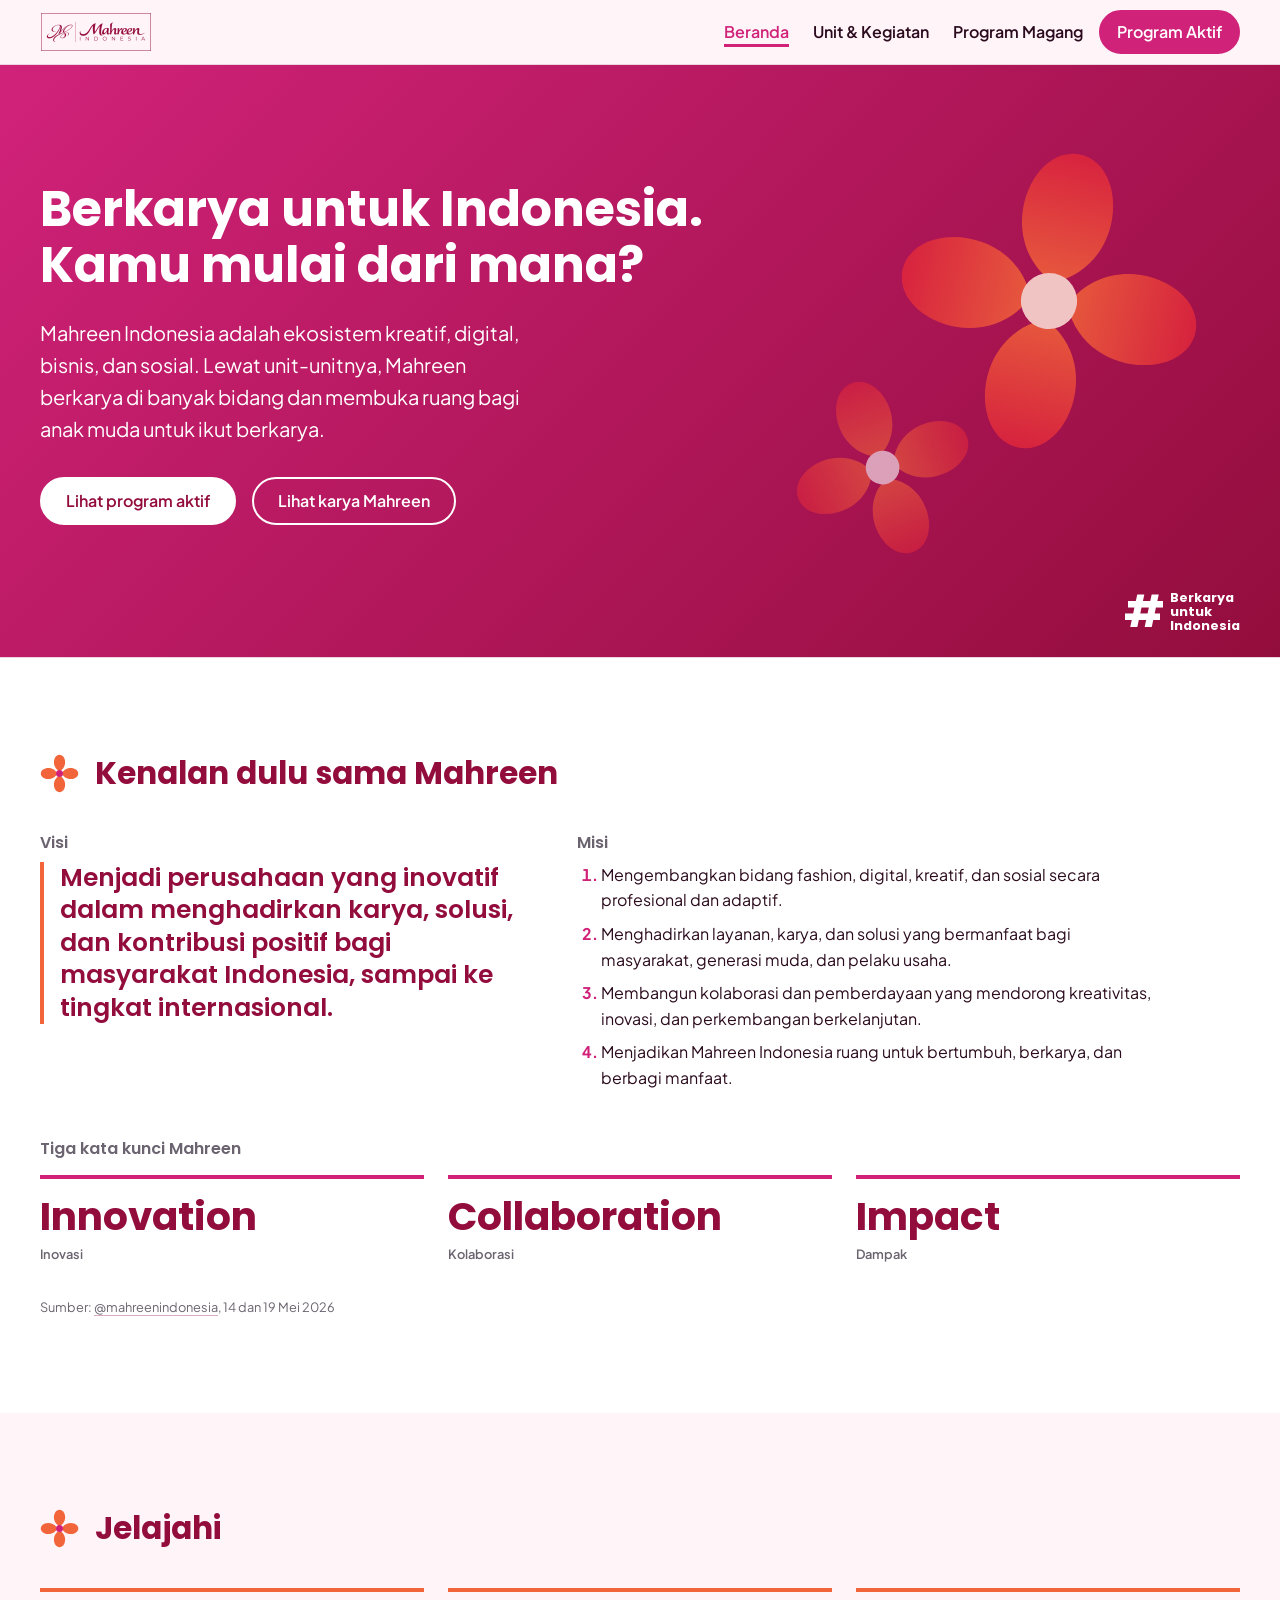
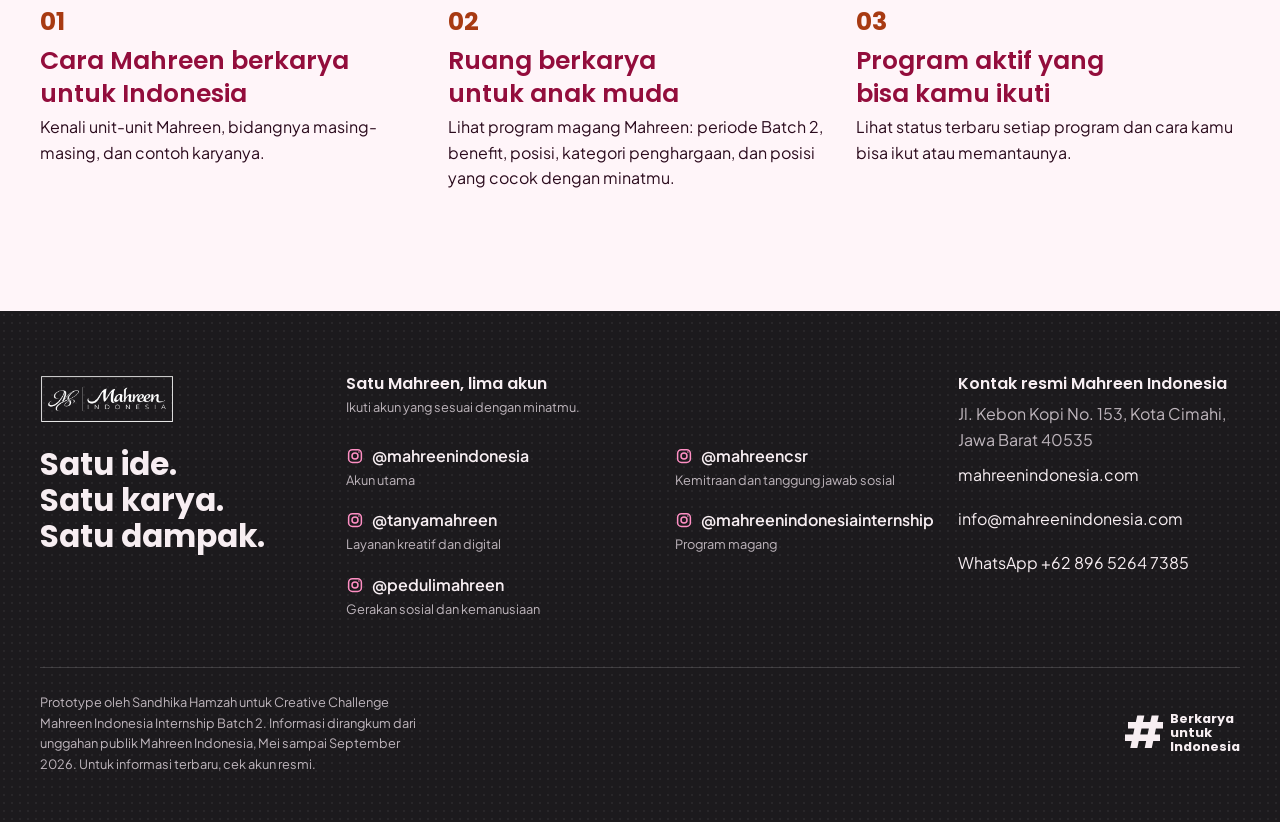
==== commit 60c636a7: "fix: rapikan footer, tagline per baris, penanda tagar bergaya postingan, dan tautan kontak Keteranga" ====
--- a/index.html
+++ b/index.html
@@ -134,7 +134,7 @@
           Penanda tema di pojok kanan bawah, seperti di postingan Mahreen.
           Disembunyikan dari pembaca layar karena judul hero sudah menyebut tema yang sama.
         -->
-        <p class="tagar tagar--hero" aria-hidden="true"><span class="tagar__pagar">#</span> Berkarya untuk Indonesia</p>
+        <p class="tagar tagar--hero" aria-hidden="true"><span class="tagar__pagar">#</span><span class="tagar__teks"><span>Berkarya</span> <span>untuk</span> <span>Indonesia</span></span></p>
 
         <div class="hero__motif" aria-hidden="true">
           <svg class="hero__bunga hero__bunga--besar"><use href="#motif-bunga" /></svg>
@@ -200,12 +200,12 @@
         <div class="site-footer__kolom site-footer__kolom--merek">
           <!-- Logo resmi versi putih untuk latar gelap -->
           <img class="site-footer__logo" src="assets/logo/mahreen-putih.png" alt="Mahreen Indonesia" width="135" height="48" loading="lazy">
-          <p class="site-footer__tagline">Satu ide. Satu karya. Satu dampak.</p>
+          <p class="site-footer__tagline"><span>Satu ide.</span> <span>Satu karya.</span> <span>Satu dampak.</span></p>
         </div>
 
         <div class="site-footer__kolom site-footer__kolom--akun">
           <h2 class="site-footer__judul">Satu Mahreen, lima akun</h2>
-          <p class="site-footer__intro">Informasi Mahreen tersebar di beberapa akun Instagram. Ini fungsinya masing-masing.</p>
+          <p class="site-footer__intro">Ikuti akun yang sesuai dengan minatmu.</p>
           <!-- Diisi dari MAHREEN.akun -->
           <ul class="akun__list" id="akun-list" role="list"></ul>
         </div>
@@ -226,7 +226,7 @@
         </p>
 
         <!-- Penanda tema di pojok kanan bawah, seperti di postingan Mahreen -->
-        <p class="tagar tagar--footer"><span class="tagar__pagar" aria-hidden="true">#</span> Berkarya untuk Indonesia</p>
+        <p class="tagar tagar--footer"><span class="tagar__pagar" aria-hidden="true">#</span><span class="tagar__teks"><span>Berkarya</span> <span>untuk</span> <span>Indonesia</span></span></p>
       </div>
     </div>
   </footer>
--- a/css/components.css
+++ b/css/components.css
@@ -466,7 +466,8 @@
 .hero {
   position: relative;
   overflow: hidden;
-  padding-block: var(--space-4) var(--space-8);
+  /* Ruang bawah cukup untuk penanda "# Berkarya untuk Indonesia" di pojok kanan bawah */
+  padding-block: var(--space-4) var(--space-12);
   background: var(--gradasi-kampanye);
   color: var(--color-on-gradasi);
 }
@@ -1459,49 +1460,47 @@
 
 /* ---------- Penanda tema "# Berkarya untuk Indonesia" ---------- */
 /*
- * Gaya seperti penanda di pojok kanan bawah postingan Mahreen: teks kecil tebal
- * dalam bingkai pil tipis, dengan tanda pagar berwarna. Dipakai di hero dan footer.
+ * Meniru penanda di postingan Mahreen: simbol "#" besar dan tebal, lalu teks
+ * "Berkarya / untuk / Indonesia" bertumpuk tiga baris di kanannya, kecil dan tebal,
+ * rata kiri dan sejajar vertikal dengan simbol. Tanpa bingkai. Putih di latar gelap
+ * dan gradasi. Dipakai di hero dan footer.
  */
 .tagar {
   display: inline-flex;
   align-items: center;
-  gap: 0.35em;
+  gap: 0.375rem;
   max-width: none;
-  padding: 0.25rem var(--space-2);
-  border: 1.5px solid currentColor;
-  border-radius: var(--radius-pill);
   font-family: var(--font-heading);
   font-size: var(--fs--1);
-  font-weight: var(--fw-semibold);
-  line-height: 1.6;
-  white-space: nowrap;
-}
-
+  font-weight: var(--fw-bold);
+  color: var(--color-on-gradasi);
+}
+
+/* Tinggi simbol kira-kira setinggi tiga baris teks di sebelahnya */
 .tagar__pagar {
+  font-size: 3.5em;
   font-weight: var(--fw-bold);
-}
-
-/* Di hero: putih di atas bagian gradasi yang paling gelap (pojok kanan bawah) */
+  line-height: 0.8;
+}
+
+.tagar__teks {
+  display: flex;
+  flex-direction: column;
+  line-height: 1.1;
+  text-align: left;
+}
+
+/* Di hero: pojok kanan bawah, sejajar tepi kanan isi (container) di layar yang sangat lebar */
 .tagar--hero {
   position: absolute;
-  /* Sejajar tepi kanan isi (container), bukan tepi layar, di layar yang sangat lebar */
   right: max(var(--page-padding), calc((100% - var(--container-max)) / 2));
   bottom: var(--space-3);
-  color: var(--color-on-gradasi);
-}
-
-.tagar--hero .tagar__pagar {
-  color: var(--color-accent-soft);
 }
 
 /* Di footer: pojok kanan bawah, setelah catatan */
 .tagar--footer {
   flex-shrink: 0;
   color: var(--color-on-dark);
-}
-
-.tagar--footer .tagar__pagar {
-  color: var(--color-focus-on-dark);
 }
 
 /* ---------- Tautan "Lanjut" di akhir halaman ---------- */
@@ -1562,9 +1561,9 @@
   height: 3rem; /* 48px */
 }
 
+/* Satu kalimat satu baris, tidak bergantung lebar kolom */
 .site-footer__tagline {
   margin-top: var(--space-3);
-  max-width: 16ch;
   font-family: var(--font-heading);
   font-size: var(--fs-3);
   font-weight: var(--fw-bold);
@@ -1638,6 +1637,25 @@
 
 .site-footer__alamat .site-footer__list {
   margin-top: 0;
+}
+
+.site-footer__tagline span {
+  display: block;
+}
+
+/*
+ * Kontak: tanpa garis bawah permanen, sama seperti daftar akun. Garis bawah muncul
+ * saat hover atau fokus. Tinggi tautan 44px (batas minimal area sentuh), lebih rapat dari 48px.
+ */
+.site-footer .site-footer__list a {
+  min-height: 2.75rem;
+  text-decoration: none;
+}
+
+.site-footer .site-footer__list a:hover,
+.site-footer .site-footer__list a:focus-visible {
+  text-decoration: underline;
+  text-decoration-thickness: 2px;
 }
 
 .site-footer a {
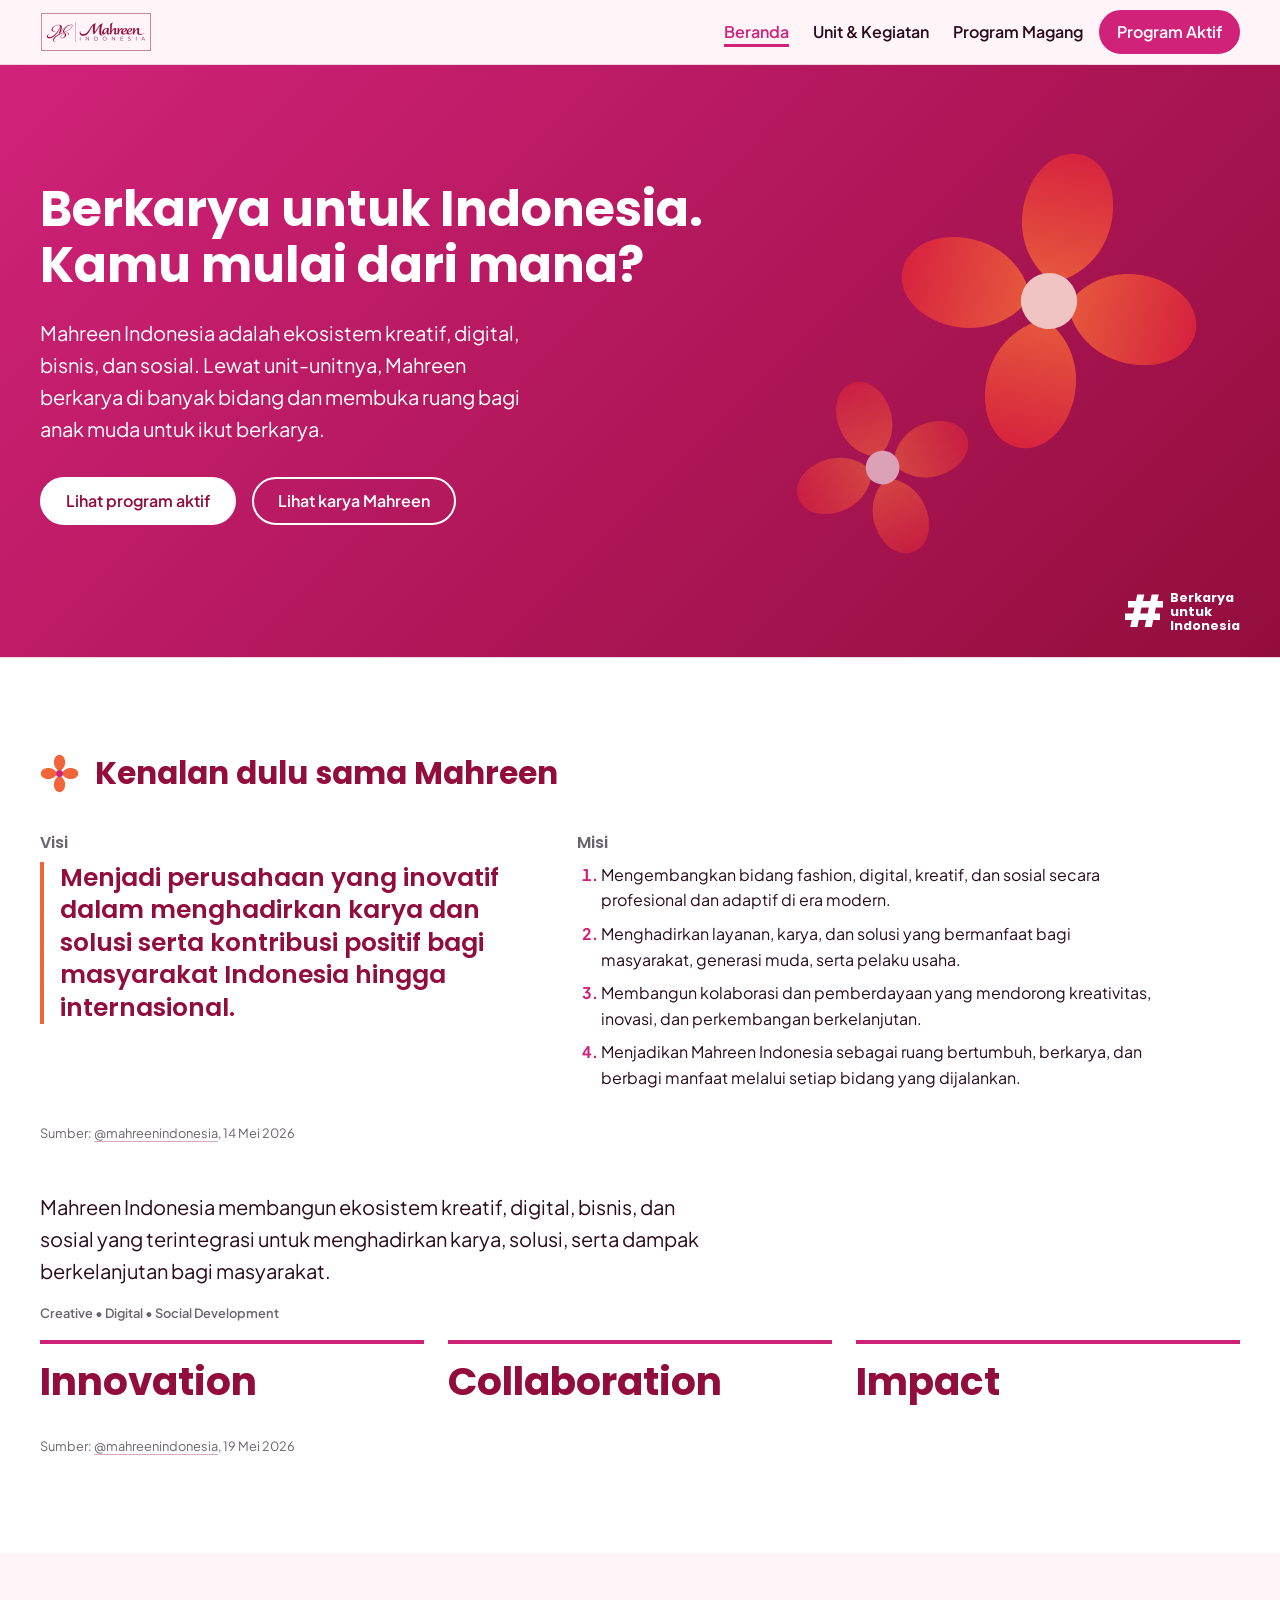
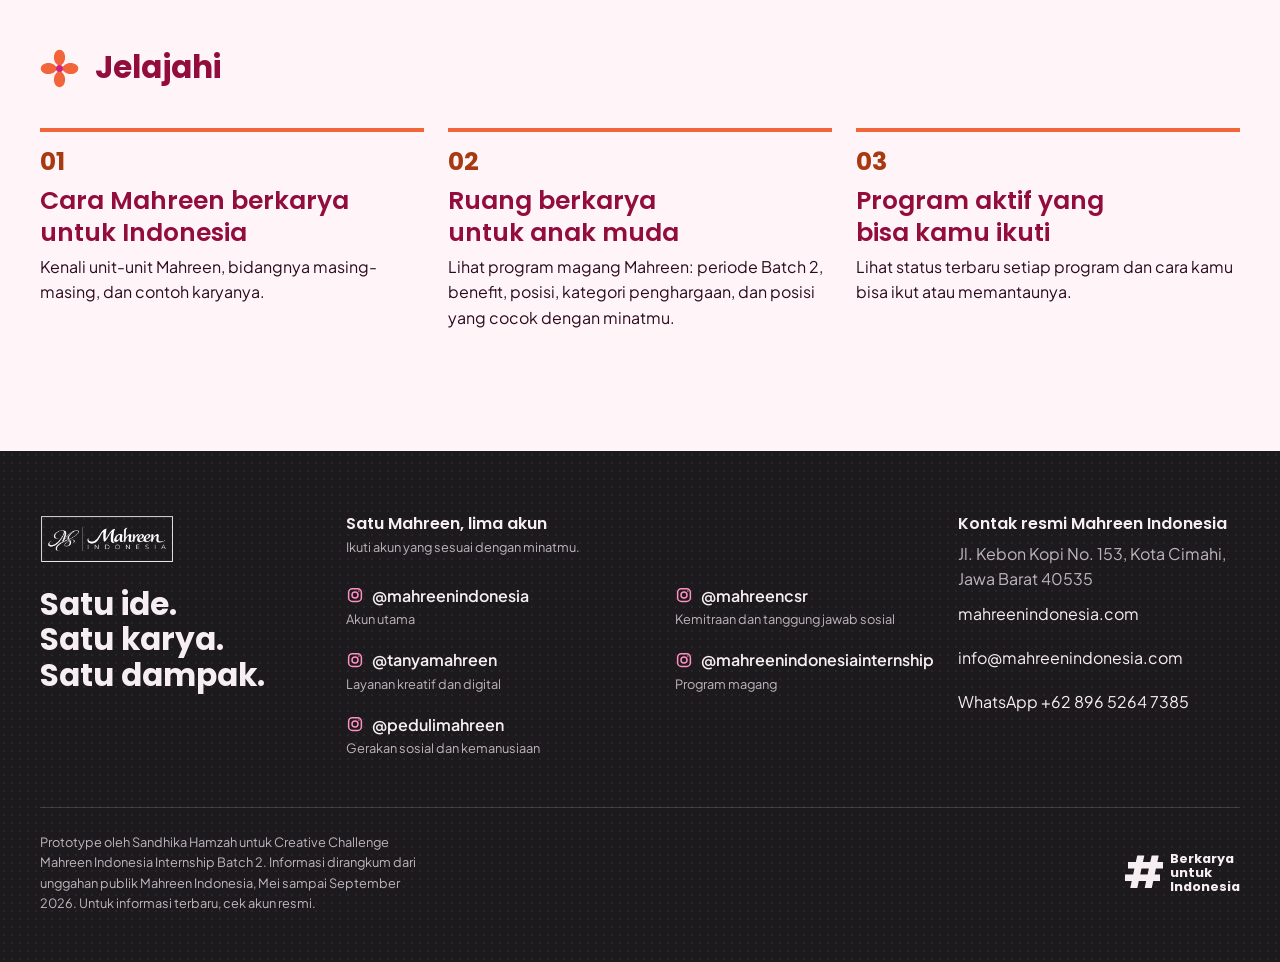
==== commit f7bacde5: "fix: salin visi, misi, dan ekosistem Mahreen persis dari postingan Visi dan misi disalin persis dari" ====
--- a/index.html
+++ b/index.html
@@ -143,7 +143,7 @@
       </div>
     </section>
 
-    <!-- Visi, misi, tiga kata kunci, dan sumber dirender js/main.js dari MAHREEN.profil -->
+    <!-- Visi, misi, ekosistem, tiga kata, dan sumbernya dirender js/main.js dari MAHREEN.profil -->
     <section class="section kenalan" aria-labelledby="kenalan-judul">
       <div class="container">
         <h2 id="kenalan-judul" class="section__judul">
--- a/css/tokens.css
+++ b/css/tokens.css
@@ -59,7 +59,7 @@
   --fs-1: 1.25rem;      /* 20px: pengantar bagian, judul blok kecil */
   --fs-2: 1.5625rem;    /* 25px: nama unit */
   --fs-3: 1.953rem;     /* 31.25px: judul bagian, judul halaman di HP */
-  --fs-4: 2.441rem;     /* 39px: judul hero di HP, judul halaman di desktop, tiga kata kunci Mahreen */
+  --fs-4: 2.441rem;     /* 39px: judul hero di HP, judul halaman di desktop, tiga kata Mahreen */
   --fs-5: 3.052rem;     /* 48.8px: judul hero di desktop */
 
   --fw-regular: 400;
--- a/css/components.css
+++ b/css/components.css
@@ -659,25 +659,32 @@
   color: var(--color-primary);
 }
 
-.kenalan__nilai {
+/* Ekosistem: kalimat asli, baris kecil bidang, lalu tiga kata besar */
+.kenalan__ekosistem {
   margin-top: var(--space-6);
 }
 
-/* Tiga kata kunci ditampilkan besar, dengan padanan bahasa Indonesia kecil di bawahnya */
-.nilai {
+.ekosistem__kalimat {
+  font-size: var(--fs-1);
+  line-height: var(--lh-body);
+}
+
+.ekosistem__bidang {
+  margin-top: var(--space-2);
+  font-size: var(--fs--1);
+  font-weight: var(--fw-semibold);
+  color: var(--color-neutral);
+}
+
+.tiga-kata {
   display: grid;
   gap: var(--space-3);
   margin-top: var(--space-2);
 }
 
-.nilai__item {
-  display: flex;
-  flex-direction: column;
+.tiga-kata__item {
   padding-top: var(--space-2);
   border-top: 4px solid var(--color-primary);
-}
-
-.nilai__en {
   font-family: var(--font-heading);
   font-size: var(--fs-3);
   font-weight: var(--fw-bold);
@@ -685,19 +692,12 @@
   color: var(--color-secondary);
 }
 
-.nilai__id {
-  margin-top: 0.25rem;
-  font-size: var(--fs--1);
-  font-weight: var(--fw-semibold);
-  color: var(--color-neutral);
-}
-
 .kenalan__sumber {
   margin-top: var(--space-4);
 }
 
 @media (min-width: 48em) {
-  .nilai {
+  .tiga-kata {
     grid-template-columns: repeat(3, minmax(0, 1fr));
   }
 }
@@ -712,7 +712,7 @@
     font-size: var(--fs-2);
   }
 
-  .nilai__en {
+  .tiga-kata__item {
     font-size: var(--fs-4);
   }
 }
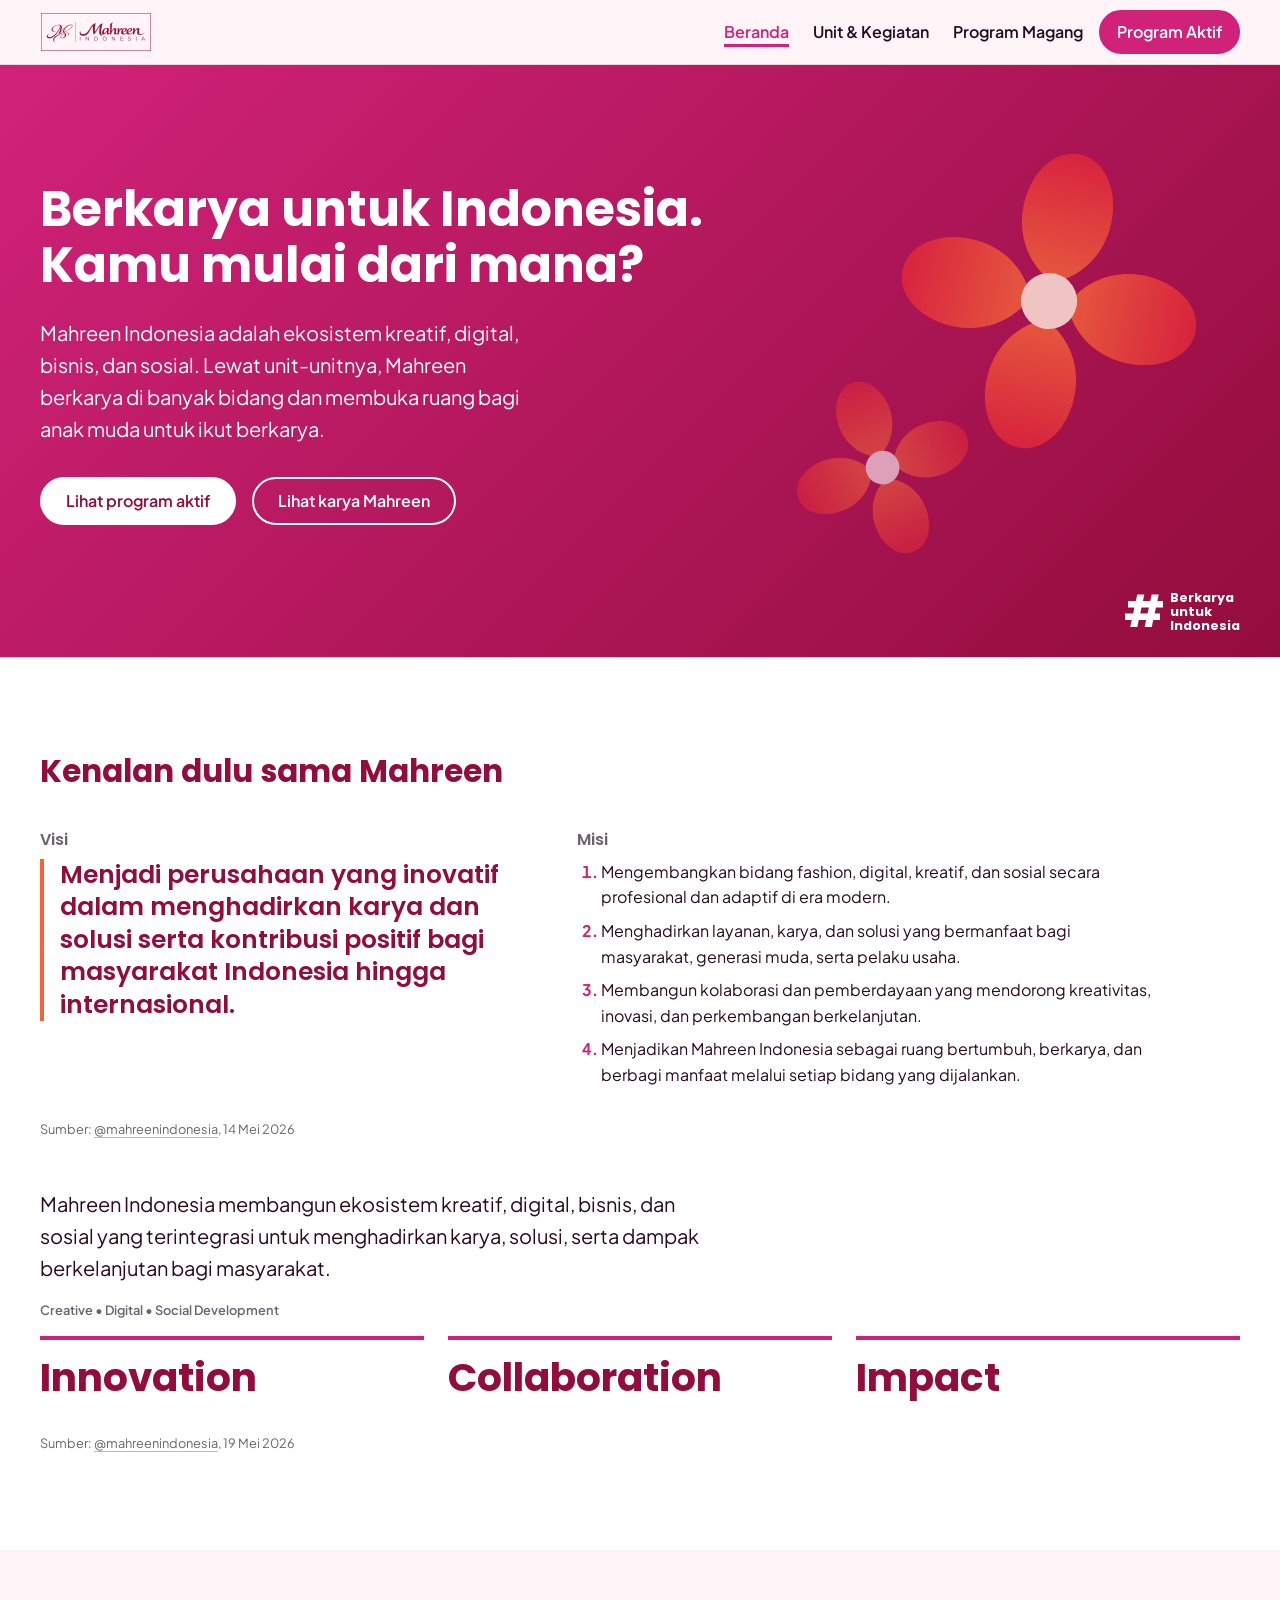
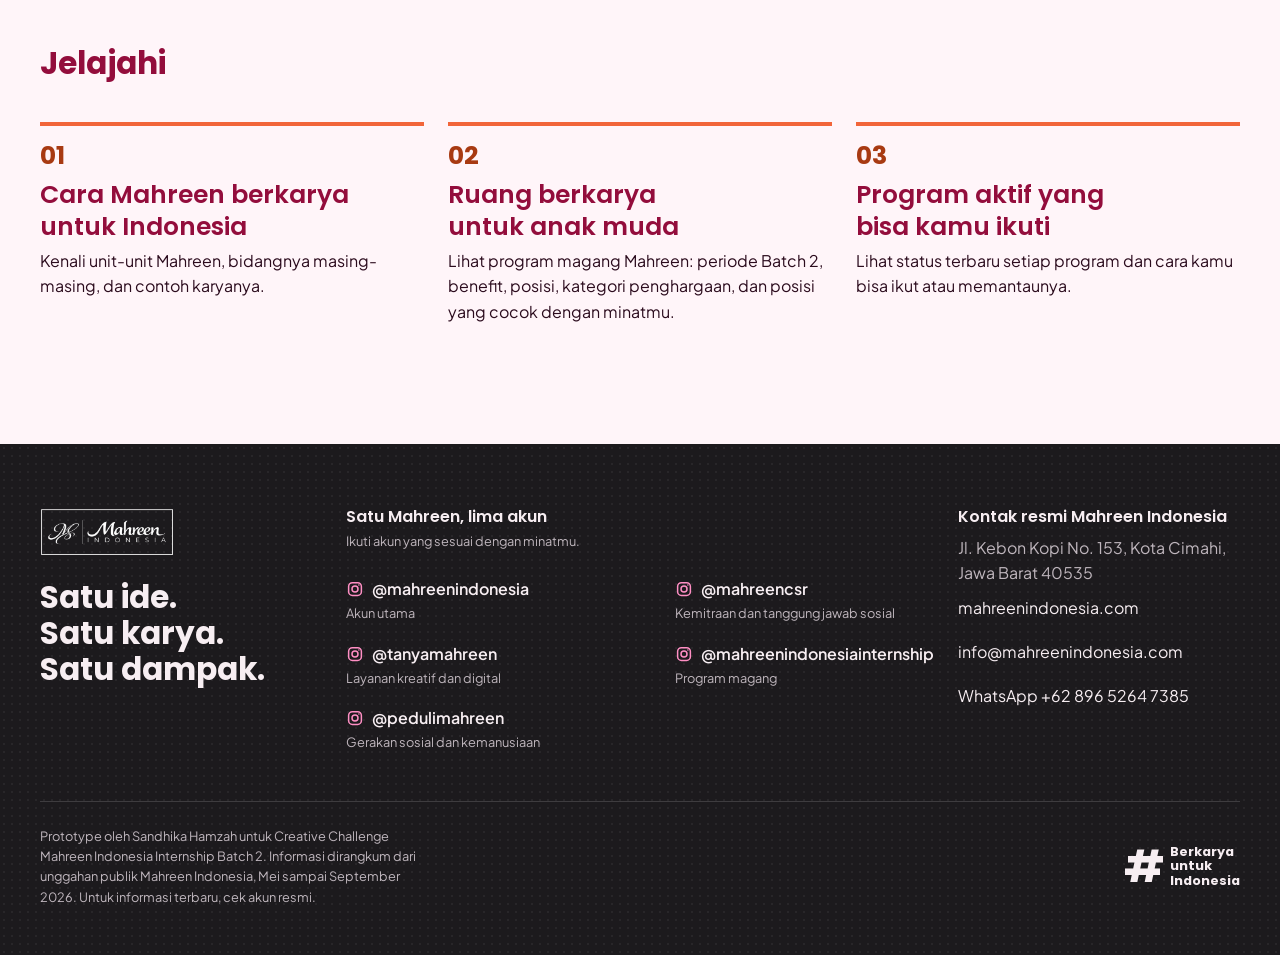
==== commit 63194d05: "fix: ganti label menjadi Jejak karya, seragamkan jarak bagian, dan batasi motif bunga ke h1 Label "C" ====
--- a/index.html
+++ b/index.html
@@ -147,7 +147,6 @@
     <section class="section kenalan" aria-labelledby="kenalan-judul">
       <div class="container">
         <h2 id="kenalan-judul" class="section__judul">
-          <svg class="section__penanda" aria-hidden="true" focusable="false"><use href="#motif-bunga" /></svg>
           Kenalan dulu sama Mahreen
         </h2>
         <div class="kenalan__isi" id="kenalan-isi"></div>
@@ -161,7 +160,6 @@
     <section class="section jelajahi" aria-labelledby="jelajahi-judul">
       <div class="container">
         <h2 id="jelajahi-judul" class="section__judul">
-          <svg class="section__penanda" aria-hidden="true" focusable="false"><use href="#motif-bunga" /></svg>
           Jelajahi
         </h2>
         <ol class="jelajahi__list" role="list">
--- a/css/tokens.css
+++ b/css/tokens.css
@@ -90,6 +90,9 @@
   --space-10: 5rem;     /* 80px */
   --space-12: 6rem;     /* 96px */
 
+  /* Jarak atas dan bawah setiap bagian: satu nilai untuk HP, satu untuk desktop */
+  --section-space: var(--space-8);   /* 64px di HP */
+
   /* ---------- Grid ---------- */
   --grid-columns: 4;          /* HP */
   --grid-gutter: var(--space-2);
@@ -133,6 +136,7 @@
   :root {
     --grid-columns: 12;
     --grid-gutter: var(--space-3);
+    --section-space: var(--space-12); /* 96px di desktop */
     --page-padding: var(--space-4);
   }
 }
--- a/css/base.css
+++ b/css/base.css
@@ -143,14 +143,9 @@
   column-gap: var(--grid-gutter);
 }
 
+/* Semua bagian memakai jarak atas dan bawah yang sama dari token --section-space */
 .section {
-  padding-block: var(--space-8);
-}
-
-@media (min-width: 64em) {
-  .section {
-    padding-block: var(--space-12);
-  }
+  padding-block: var(--section-space);
 }
 
 /* Elemen dengan atribut hidden selalu tersembunyi, walaupun kelasnya punya display lain.
--- a/css/components.css
+++ b/css/components.css
@@ -164,20 +164,6 @@
 @media (min-width: 64em) {
   .halaman__judul {
     font-size: var(--fs-4);
-  }
-}
-
-/*
- * Di halaman Karya, Anak Muda, dan Mulai, bagian pertama langsung berisi judul halaman.
- * Jarak atasnya dibuat lebih kecil dari bagian biasa supaya judul tidak terlalu jauh dari header.
- */
-main > .section:first-child {
-  padding-top: var(--space-5);
-}
-
-@media (min-width: 64em) {
-  main > .section:first-child {
-    padding-top: var(--space-8);
   }
 }
 
@@ -844,7 +830,7 @@
   margin-top: var(--space-1);
 }
 
-/* Kotak contoh nyata: latar oranye muda sebagai sorotan kecil (common region) */
+/* Kotak "Jejak karya": latar oranye muda sebagai sorotan kecil (common region) */
 .unit__contoh {
   margin-top: var(--space-2);
   padding: var(--space-3);
@@ -868,7 +854,7 @@
 
 /*
  * Desktop: unit dengan contoh dibagi dua kolom (keterangan 5 kolom, contoh 7 kolom),
- * jadi contoh nyata mendapat ruang terbesar.
+ * jadi jejak karya mendapat ruang terbesar.
  */
 @media (min-width: 64em) {
   .unit--dengan-contoh {
@@ -1268,13 +1254,9 @@
 }
 
 /* ---------- Program Magang: pilih bidang minat (satu-satunya bagian interaktif) ---------- */
-/* Masih satu alur dengan isi magang di atasnya, jadi jarak atasnya dirapatkan */
-.anak-muda + .pilih-posisi {
-  padding-top: 0;
-}
-
+/* Jarak dari pengantar ke pilihan sama dengan jarak pengantar ke isi di bagian lain (40px) */
 .minat {
-  margin: var(--space-4) 0 0;
+  margin: var(--space-5) 0 0;
   padding: 0;
   border: 0;
   min-width: 0;
@@ -1358,7 +1340,7 @@
  * memakan tempat. Panelnya (common region putih bergaris) dibuat main.js setelah memilih.
  */
 .minat-hasil__panel {
-  margin-top: var(--space-4);
+  margin-top: var(--space-5);
   padding: var(--space-3);
   background-color: var(--color-region);
   border: var(--border-strong) solid var(--color-line);
@@ -1509,8 +1491,9 @@
  * Susunan sederhana di latar halaman biasa: satu kalimat pengantar, lalu satu
  * tombol utama berlabel nama menu tujuan. Dipisah garis tipis dari isi di atasnya.
  */
+/* Jarak atasnya berasal dari padding bawah bagian sebelumnya; jarak bawahnya dari token yang sama */
 .lanjut {
-  padding-bottom: var(--space-8);
+  padding-bottom: var(--section-space);
 }
 
 .lanjut__isi {
